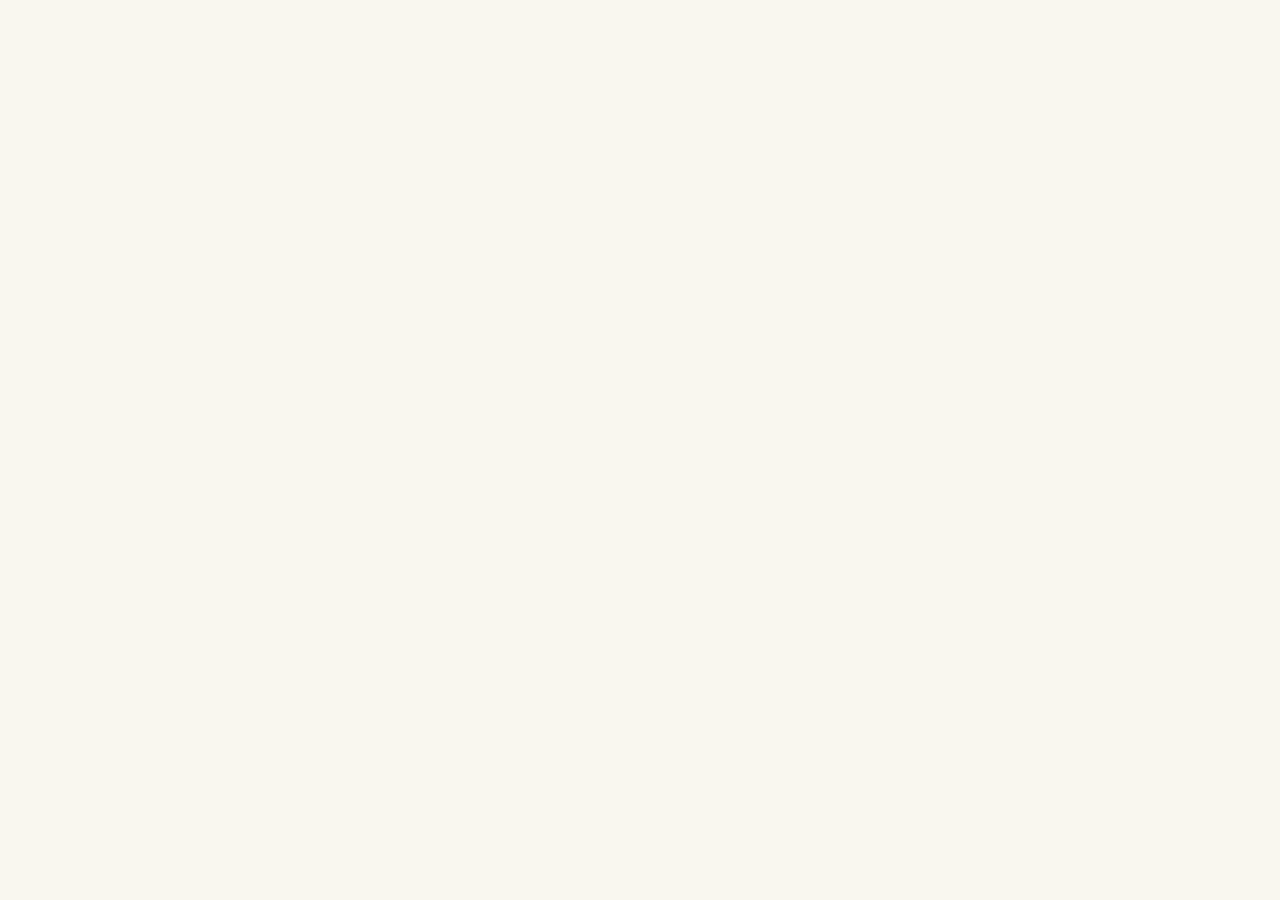
==== cells-classification/index.html @ eff6a73c "Add Year 7 landing hub and three interactive topics Restructure into a year-level hub linking to fou" ====
<!doctype html>
<html lang="en" data-theme="light" data-size="md" data-dyslexic="false">
<head>
  <meta charset="utf-8"/>
  <meta name="viewport" content="width=device-width, initial-scale=1"/>
  <title>Cells and Classification · Year 7 Science</title>
  <meta name="description" content="Cells, microscopes and grouping living things."/>
  <link rel="preconnect" href="https://fonts.googleapis.com">
  <link rel="preconnect" href="https://fonts.gstatic.com" crossorigin>
  <link href="https://fonts.googleapis.com/css2?family=DM+Sans:wght@400;500;600;700&family=Newsreader:opsz,wght@6..72,400;6..72,500;6..72,600&family=JetBrains+Mono:wght@400;500;600;700&family=Atkinson+Hyperlegible:wght@400;700&display=swap" rel="stylesheet">
  <link rel="stylesheet" href="../shared/kit.css"/>
</head>
<body>
  <div id="root"></div>
  <script src="https://unpkg.com/react@18.3.1/umd/react.production.min.js" crossorigin="anonymous"></script>
  <script src="https://unpkg.com/react-dom@18.3.1/umd/react-dom.production.min.js" crossorigin="anonymous"></script>
  <script src="https://unpkg.com/@babel/standalone@7.29.0/babel.min.js" crossorigin="anonymous"></script>
  <script type="text/babel" src="../shared/kit.jsx"></script>
  <script type="text/babel" src="content.jsx"></script>
</body>
</html>
---- shared/kit.css ----
/* ============================================================
   Junior Science — Shared Topic Framework
   Design system + components for all topic apps
   Apple-clean surfaces, Nintendo-playful motion + colour.
   UDL 3.0: themeable, resizable, dyslexia-friendly, dark mode.
   ============================================================ */

:root {
  /* Surfaces (warm paper) */
  --bg: oklch(0.975 0.01 95);
  --bg-2: oklch(0.945 0.014 95);
  --paper: oklch(0.995 0.004 95);
  --card: #ffffff;
  --border: oklch(0.90 0.014 95);
  --border-strong: oklch(0.82 0.02 95);

  /* Ink */
  --ink: oklch(0.24 0.03 255);
  --ink-2: oklch(0.42 0.03 255);
  --ink-muted: oklch(0.56 0.025 255);

  /* Full named palette (used by interactives + per-topic accents) */
  --orange: oklch(0.70 0.16 50);   --orange-deep: oklch(0.55 0.16 45);   --orange-soft: oklch(0.95 0.045 60);
  --amber:  oklch(0.80 0.14 80);   --amber-deep:  oklch(0.62 0.15 75);   --amber-soft:  oklch(0.96 0.05 85);
  --teal:   oklch(0.70 0.12 200);  --teal-deep:  oklch(0.50 0.13 210);   --teal-soft:  oklch(0.95 0.035 200);
  --blue:   oklch(0.62 0.16 250);  --blue-deep:  oklch(0.48 0.16 255);   --blue-soft:  oklch(0.95 0.04 250);
  --purple: oklch(0.62 0.16 295);  --purple-deep: oklch(0.47 0.17 295);  --purple-soft: oklch(0.95 0.04 295);
  --violet: oklch(0.60 0.18 300);  --violet-deep: oklch(0.46 0.18 300);  --violet-soft: oklch(0.95 0.04 300);
  --green:  oklch(0.70 0.14 150);  --green-deep:  oklch(0.50 0.14 150);  --green-soft:  oklch(0.95 0.045 150);
  --emerald: oklch(0.68 0.14 165); --emerald-deep: oklch(0.48 0.14 165); --emerald-soft: oklch(0.95 0.045 165);
  --pink:   oklch(0.68 0.17 350);  --pink-deep:  oklch(0.52 0.18 350);   --pink-soft:  oklch(0.95 0.045 350);
  --red:    oklch(0.62 0.20 25);   --red-deep:  oklch(0.50 0.20 25);     --red-soft:  oklch(0.95 0.05 25);
  --cyan:   oklch(0.74 0.11 215);  --cyan-deep:  oklch(0.52 0.12 220);   --cyan-soft:  oklch(0.95 0.035 215);
  --lime:   oklch(0.80 0.16 130);  --lime-deep:  oklch(0.58 0.16 130);   --lime-soft:  oklch(0.96 0.05 130);
  --slate:  oklch(0.55 0.03 255);  --slate-deep: oklch(0.40 0.03 255);   --slate-soft: oklch(0.94 0.01 255);

  /* Topic accent — overridden per app via [data-accent] */
  --accent: var(--blue);
  --accent-deep: var(--blue-deep);
  --accent-soft: var(--blue-soft);

  /* Typography */
  --font-display: "Newsreader", "Source Serif 4", Georgia, serif;
  --font-body: "DM Sans", "Helvetica Neue", Helvetica, sans-serif;
  --font-mono: "JetBrains Mono", "SF Mono", Menlo, monospace;
  --text-scale: 1;

  /* Radii */
  --r-sm: 8px; --r: 14px; --r-lg: 20px; --r-xl: 28px;

  /* Shadow */
  --shadow-1: 0 1px 0 oklch(0.85 0.015 95 / 0.4), 0 2px 6px oklch(0.3 0.03 255 / 0.06);
  --shadow-2: 0 1px 0 oklch(0.85 0.015 95 / 0.5), 0 8px 24px oklch(0.3 0.03 255 / 0.10);
  --shadow-3: 0 24px 60px oklch(0.3 0.03 255 / 0.18);
}

/* ---- Per-topic accent presets ---- */
[data-accent="orange"]  { --accent: var(--orange);  --accent-deep: var(--orange-deep);  --accent-soft: var(--orange-soft); }
[data-accent="amber"]   { --accent: var(--amber-deep); --accent-deep: var(--amber-deep); --accent-soft: var(--amber-soft); }
[data-accent="teal"]    { --accent: var(--teal);    --accent-deep: var(--teal-deep);    --accent-soft: var(--teal-soft); }
[data-accent="blue"]    { --accent: var(--blue);    --accent-deep: var(--blue-deep);    --accent-soft: var(--blue-soft); }
[data-accent="purple"]  { --accent: var(--purple);  --accent-deep: var(--purple-deep);  --accent-soft: var(--purple-soft); }
[data-accent="violet"]  { --accent: var(--violet);  --accent-deep: var(--violet-deep);  --accent-soft: var(--violet-soft); }
[data-accent="green"]   { --accent: var(--green);   --accent-deep: var(--green-deep);   --accent-soft: var(--green-soft); }
[data-accent="emerald"] { --accent: var(--emerald); --accent-deep: var(--emerald-deep); --accent-soft: var(--emerald-soft); }
[data-accent="pink"]    { --accent: var(--pink);    --accent-deep: var(--pink-deep);    --accent-soft: var(--pink-soft); }
[data-accent="red"]     { --accent: var(--red);     --accent-deep: var(--red-deep);     --accent-soft: var(--red-soft); }
[data-accent="cyan"]    { --accent: var(--cyan);    --accent-deep: var(--cyan-deep);    --accent-soft: var(--cyan-soft); }
[data-accent="lime"]    { --accent: var(--lime-deep); --accent-deep: var(--lime-deep);  --accent-soft: var(--lime-soft); }

.accent-orange  { --accent: var(--orange);  --accent-deep: var(--orange-deep);  --accent-soft: var(--orange-soft); }
.accent-amber   { --accent: var(--amber-deep); --accent-deep: var(--amber-deep); --accent-soft: var(--amber-soft); }
.accent-teal    { --accent: var(--teal);    --accent-deep: var(--teal-deep);    --accent-soft: var(--teal-soft); }
.accent-blue    { --accent: var(--blue);    --accent-deep: var(--blue-deep);    --accent-soft: var(--blue-soft); }
.accent-purple  { --accent: var(--purple);  --accent-deep: var(--purple-deep);  --accent-soft: var(--purple-soft); }
.accent-violet  { --accent: var(--violet);  --accent-deep: var(--violet-deep);  --accent-soft: var(--violet-soft); }
.accent-green   { --accent: var(--green);   --accent-deep: var(--green-deep);   --accent-soft: var(--green-soft); }
.accent-emerald { --accent: var(--emerald); --accent-deep: var(--emerald-deep); --accent-soft: var(--emerald-soft); }
.accent-pink    { --accent: var(--pink);    --accent-deep: var(--pink-deep);    --accent-soft: var(--pink-soft); }
.accent-red     { --accent: var(--red);     --accent-deep: var(--red-deep);     --accent-soft: var(--red-soft); }
.accent-cyan    { --accent: var(--cyan);    --accent-deep: var(--cyan-deep);    --accent-soft: var(--cyan-soft); }
.accent-lime    { --accent: var(--lime-deep); --accent-deep: var(--lime-deep);  --accent-soft: var(--lime-soft); }
.accent-slate   { --accent: var(--slate);   --accent-deep: var(--slate-deep);   --accent-soft: var(--slate-soft); }

/* ---- Dark mode ---- */
[data-theme="dark"] {
  --bg: oklch(0.20 0.02 260);
  --bg-2: oklch(0.25 0.02 260);
  --paper: oklch(0.27 0.022 260);
  --card: oklch(0.29 0.022 260);
  --border: oklch(0.36 0.02 260);
  --border-strong: oklch(0.46 0.025 260);
  --ink: oklch(0.94 0.01 260);
  --ink-2: oklch(0.82 0.015 260);
  --ink-muted: oklch(0.66 0.02 260);
  --shadow-1: 0 1px 0 oklch(0 0 0 / 0.3), 0 2px 6px oklch(0 0 0 / 0.3);
  --shadow-2: 0 1px 0 oklch(0 0 0 / 0.3), 0 8px 24px oklch(0 0 0 / 0.4);
  --shadow-3: 0 24px 60px oklch(0 0 0 / 0.55);
}

/* ---- Text size (UDL) ---- */
[data-size="sm"] { --text-scale: 0.92; }
[data-size="md"] { --text-scale: 1; }
[data-size="lg"] { --text-scale: 1.14; }
[data-size="xl"] { --text-scale: 1.28; }

/* ---- Dyslexia-friendly font (UDL) ---- */
[data-dyslexic="true"] {
  --font-body: "Atkinson Hyperlegible", "Verdana", system-ui, sans-serif;
  --font-display: "Atkinson Hyperlegible", "Verdana", system-ui, sans-serif;
}

/* ============================================================ Base */
* { box-sizing: border-box; }
html, body {
  margin: 0; padding: 0;
  background: var(--bg); color: var(--ink);
  font-family: var(--font-body);
  font-size: calc(16px * var(--text-scale));
  line-height: 1.6;
  -webkit-font-smoothing: antialiased;
  text-rendering: optimizeLegibility;
}
h1,h2,h3,h4 { font-family: var(--font-display); font-weight: 500; line-height: 1.18; letter-spacing: -0.01em; margin: 0; }
h1 { font-size: 2.5em; } h2 { font-size: 1.9em; } h3 { font-size: 1.35em; }
h4 { font-size: 1.08em; font-family: var(--font-body); font-weight: 700; letter-spacing: 0; }
p { margin: 0 0 0.85em; max-width: 72ch; text-wrap: pretty; }
a { color: var(--accent-deep); }
button { font-family: inherit; font-size: inherit; cursor: pointer; }
code, .mono { font-family: var(--font-mono); }
.formula { font-family: var(--font-mono); font-weight: 600; }
.formula sub, sub.f { font-size: 0.7em; }
img { max-width: 100%; }
::selection { background: var(--accent-soft); color: var(--ink); }
:focus-visible { outline: 2.5px solid var(--accent); outline-offset: 2px; border-radius: 4px; }

/* ============================================================ App shell (topbar layout) */
.app { min-height: 100vh; display: flex; flex-direction: column; }

.topbar {
  position: sticky; top: 0; z-index: 40;
  display: flex; align-items: center; gap: 16px;
  padding: 10px 22px;
  background: oklch(from var(--bg) l c h / 0.82);
  backdrop-filter: saturate(1.6) blur(14px);
  -webkit-backdrop-filter: saturate(1.6) blur(14px);
  border-bottom: 1px solid var(--border);
}
.brand { display: flex; align-items: center; gap: 11px; }
.brand-mark {
  width: 38px; height: 38px; border-radius: 11px; border: none;
  display: flex; align-items: center; justify-content: center; color: white;
  background: radial-gradient(circle at 30% 28%, var(--accent), var(--accent-deep));
  box-shadow: var(--shadow-1), inset 0 1px 0 oklch(1 0 0 / 0.35);
  flex-shrink: 0; transition: transform 140ms cubic-bezier(.34,1.56,.5,1);
}
.brand-mark:hover { transform: rotate(-6deg) scale(1.06); }
.brand-title { font-family: var(--font-display); font-size: 1.12rem; line-height: 1.05; }
.brand-sub { font-size: 0.68rem; color: var(--ink-muted); letter-spacing: 0.06em; text-transform: uppercase; }

.tabs { display: flex; gap: 4px; align-items: center; flex: 1; overflow-x: auto; scrollbar-width: none; }
.tabs::-webkit-scrollbar { display: none; }
.tab {
  display: flex; align-items: center; gap: 7px;
  padding: 7px 13px; border-radius: 999px; border: 1px solid transparent;
  background: transparent; color: var(--ink-2); white-space: nowrap;
  font-size: 0.86rem; font-weight: 500; transition: all 120ms;
}
.tab:hover { background: var(--bg-2); color: var(--ink); }
.tab.active { background: var(--paper); color: var(--ink); box-shadow: var(--shadow-1); border-color: var(--border); font-weight: 600; }
.tab .tab-id { font-family: var(--font-mono); font-size: 0.72rem; opacity: 0.7; }
.tab.active .tab-id { color: var(--accent-deep); opacity: 1; }
.tab .tab-progress { font-size: 0.68rem; font-variant-numeric: tabular-nums; color: var(--ink-muted); background: var(--bg-2); padding: 1px 6px; border-radius: 6px; }

.topbar-actions { display: flex; align-items: center; gap: 8px; position: relative; }
.icon-btn {
  width: 38px; height: 38px; border-radius: 10px; border: 1px solid var(--border);
  background: var(--paper); color: var(--ink-2);
  display: flex; align-items: center; justify-content: center; transition: all 120ms;
}
.icon-btn:hover { color: var(--ink); box-shadow: var(--shadow-1); transform: translateY(-1px); }

.progress-chip { display: flex; align-items: center; gap: 7px; padding: 4px 10px 4px 5px; border-radius: 999px; background: var(--paper); border: 1px solid var(--border); }
.progress-ring { display: flex; }
.progress-text { font-size: 0.78rem; font-weight: 600; font-variant-numeric: tabular-nums; color: var(--ink-2); }

/* Settings popover */
.settings-pop {
  position: absolute; top: calc(100% + 10px); right: 0; z-index: 60;
  background: var(--paper); border: 1px solid var(--border); border-radius: var(--r-lg);
  box-shadow: var(--shadow-3); padding: 14px; width: 290px;
  display: flex; flex-direction: column; gap: 12px;
}
.settings-row { display: flex; align-items: center; justify-content: space-between; gap: 10px; }
.settings-row > label { font-size: 0.86rem; color: var(--ink-2); font-weight: 500; }
.seg { display: flex; gap: 2px; background: var(--bg-2); padding: 3px; border-radius: 999px; }
.seg button { border: none; background: transparent; color: var(--ink-2); padding: 5px 11px; border-radius: 999px; font-size: 0.82rem; font-weight: 600; }
.seg button.on { background: var(--paper); color: var(--ink); box-shadow: var(--shadow-1); }
.ghost-btn { border: 1px solid var(--border); background: var(--paper); color: var(--ink-2); padding: 6px 12px; border-radius: 9px; font-weight: 600; font-size: 0.82rem; }
.ghost-btn:hover { color: var(--ink); }
.danger-btn { border: 1px solid var(--red-soft); background: var(--red-soft); color: var(--red-deep); padding: 6px 12px; border-radius: 9px; font-weight: 600; font-size: 0.82rem; }

/* Mobile menu */
.mobile-only { display: none; }
.mobile-drawer { position: fixed; inset: 0; z-index: 70; background: oklch(0 0 0 / 0.4); display: flex; justify-content: flex-end; }
.mobile-drawer-inner { width: min(320px, 84vw); background: var(--bg); height: 100%; padding: 18px; display: flex; flex-direction: column; gap: 6px; overflow-y: auto; box-shadow: var(--shadow-3); }
.mobile-tab { display: flex; align-items: center; gap: 10px; padding: 12px 14px; border-radius: 12px; border: 1px solid var(--border); background: var(--paper); color: var(--ink-2); text-align: left; font-weight: 600; }
.mobile-tab.active { border-color: var(--accent); color: var(--ink); }
.mobile-tab .tab-id { font-family: var(--font-mono); font-size: 0.78rem; color: var(--accent-deep); }
.mobile-tab .tab-label { flex: 1; }

/* ============================================================ Main / content */
.main-scroll { flex: 1; }
.content-wrap { max-width: 1000px; margin: 0 auto; padding: 28px 24px 80px; }

/* ============================================================ Topic header */
.topic-head {
  position: relative; overflow: hidden;
  background: linear-gradient(135deg, var(--accent-soft) 0%, oklch(from var(--accent-soft) calc(l + 0.02) calc(c * 0.5) calc(h + 40)) 100%);
  border: 1px solid var(--border); border-radius: var(--r-xl);
  padding: 32px 36px; margin-bottom: 28px;
}
.topic-head::after { content: ""; position: absolute; right: -50px; top: -60px; width: 220px; height: 220px; border-radius: 50%; background: radial-gradient(circle, oklch(from var(--accent) l c h / 0.22), transparent 70%); }
.topic-head .eyebrow { font-size: 0.74rem; letter-spacing: 0.16em; text-transform: uppercase; color: var(--accent-deep); font-weight: 700; }
.topic-head h1 { margin: 6px 0 10px; max-width: 20ch; position: relative; }
.topic-head .lead { font-size: 1.12rem; color: var(--ink-2); max-width: 60ch; position: relative; }

/* ============================================================ Dot points (lesson sections) */
.dot-point { background: var(--paper); border: 1px solid var(--border); border-radius: var(--r-lg); padding: 26px 30px; margin-bottom: 22px; box-shadow: var(--shadow-1); scroll-margin-top: 84px; }
.dp-header { display: flex; align-items: flex-start; gap: 14px; padding-bottom: 14px; margin-bottom: 16px; border-bottom: 1px solid var(--border); }
.dp-id { font-family: var(--font-mono); font-size: 0.82rem; font-weight: 600; color: var(--accent-deep); background: var(--accent-soft); padding: 4px 9px; border-radius: 8px; flex-shrink: 0; margin-top: 4px; }
.dp-title { flex: 1; font-size: 1.3rem; }
.dp-check { width: 30px; height: 30px; border-radius: 50%; border: 2px solid var(--border-strong); background: var(--paper); color: white; display: flex; align-items: center; justify-content: center; flex-shrink: 0; transition: all 140ms cubic-bezier(.34,1.56,.5,1); }
.dp-check:hover { border-color: var(--accent); transform: scale(1.08); }
.dp-check.done { background: var(--green); border-color: var(--green-deep); }
.dp-body > *:last-child { margin-bottom: 0; }

/* ============================================================ Callouts */
.callout { background: var(--bg-2); border-left: 4px solid var(--ink); border-radius: 0 var(--r) var(--r) 0; padding: 14px 18px; margin: 16px 0; }
.callout h4 { margin: 0 0 4px; }
.callout.tip { border-left-color: var(--teal-deep); background: var(--teal-soft); }
.callout.warn { border-left-color: var(--orange-deep); background: var(--orange-soft); }
.callout.fact { border-left-color: var(--purple-deep); background: var(--purple-soft); }
.callout.key { border-left-color: var(--accent-deep); background: var(--accent-soft); }
.callout.success { border-left-color: var(--green-deep); background: var(--green-soft); }
[data-theme="dark"] .callout { background: oklch(from var(--bg-2) calc(l + 0.03) c h); }

/* ============================================================ Glossary terms */
.term { border-bottom: 1.5px dotted var(--accent-deep); cursor: help; position: relative; color: inherit; }
.term:hover { color: var(--accent-deep); }
.term-pop { position: absolute; bottom: calc(100% + 8px); left: 50%; transform: translateX(-50%); background: var(--ink); color: var(--paper); padding: 10px 14px; border-radius: 10px; font-size: 0.82rem; min-width: 200px; max-width: 280px; z-index: 50; line-height: 1.45; box-shadow: var(--shadow-2); pointer-events: none; opacity: 0; transition: opacity 100ms; font-family: var(--font-body); font-weight: 400; }
.term-pop::after { content: ""; position: absolute; top: 100%; left: 50%; transform: translateX(-50%); border: 5px solid transparent; border-top-color: var(--ink); }
.term:hover .term-pop, .term:focus .term-pop { opacity: 1; }

/* ============================================================ Tables */
.data-table, .dp-body table { width: 100%; border-collapse: collapse; margin: 16px 0; font-size: 0.93rem; }
.dp-body th, .dp-body td, .data-table th, .data-table td { padding: 10px 14px; text-align: left; border-bottom: 1px solid var(--border); }
.dp-body th, .data-table th { background: var(--bg-2); font-weight: 600; }
.dp-body tbody tr:hover td { background: var(--bg-2); }

/* ============================================================ Figures */
.figure { margin: 18px 0; text-align: center; }
.figure img { border-radius: var(--r); border: 1px solid var(--border); box-shadow: var(--shadow-1); }
.figure-caption { font-size: 0.84rem; color: var(--ink-muted); margin-top: 8px; text-align: center; }

/* ============================================================ Chips / pills / buttons */
.chip { display: inline-flex; align-items: center; gap: 6px; padding: 4px 11px; border-radius: 999px; background: var(--bg-2); color: var(--ink-2); font-size: 0.78rem; font-weight: 600; }
.chip.ok { background: var(--green-soft); color: var(--green-deep); }
.chip.info { background: var(--teal-soft); color: var(--teal-deep); }
.chip.warn { background: var(--orange-soft); color: var(--orange-deep); }
.chip.accent { background: var(--accent-soft); color: var(--accent-deep); }

.btn { display: inline-flex; align-items: center; gap: 8px; padding: 10px 18px; border-radius: 999px; border: 1px solid var(--border); background: var(--paper); color: var(--ink); font-weight: 600; font-size: 0.92rem; transition: transform 100ms, box-shadow 120ms; text-decoration: none; }
.btn:hover { box-shadow: var(--shadow-2); transform: translateY(-1px); }
.btn-primary { background: var(--ink); color: var(--bg); border-color: var(--ink); }
.btn-accent { background: var(--accent); color: white; border-color: var(--accent-deep); }
.btn-accent:hover { background: var(--accent-deep); }
.btn-ghost { background: transparent; border-color: transparent; }
.btn-ghost:hover { background: var(--bg-2); box-shadow: none; transform: none; }
.btn-sm { padding: 6px 13px; font-size: 0.82rem; }
.btn:disabled { opacity: 0.45; cursor: not-allowed; }

.card { background: var(--paper); border: 1px solid var(--border); border-radius: var(--r); padding: 18px; }

/* ============================================================ Interactive surface */
.interactive { position: relative; background: linear-gradient(180deg, var(--bg-2) 0%, var(--paper) 100%); border: 1px solid var(--border-strong); border-radius: var(--r-lg); padding: 22px; margin: 20px 0; }
.interactive-label { display: inline-flex; align-items: center; gap: 6px; font-size: 0.64rem; letter-spacing: 0.14em; text-transform: uppercase; font-weight: 700; color: white; background: var(--accent-deep); padding: 3px 10px; border-radius: 999px; margin-bottom: 4px; }
.interactive-label::before { content: ""; width: 6px; height: 6px; border-radius: 50%; background: white; box-shadow: 0 0 0 2px oklch(1 0 0 / 0.35); }
.interactive-title { font-family: var(--font-display); font-size: 1.2rem; margin: 6px 0 2px; }
.interactive-sub { font-size: 0.9rem; color: var(--ink-muted); margin-bottom: 14px; }

/* Controls */
.ctrl-row { display: flex; flex-wrap: wrap; gap: 14px; align-items: center; margin: 10px 0; }
.ctrl { display: flex; flex-direction: column; gap: 4px; min-width: 140px; }
.ctrl label { font-size: 0.78rem; font-weight: 600; color: var(--ink-2); display: flex; justify-content: space-between; gap: 8px; }
.ctrl label .val { font-family: var(--font-mono); color: var(--accent-deep); }
input[type="range"] { -webkit-appearance: none; appearance: none; width: 100%; height: 6px; border-radius: 999px; background: var(--bg-2); outline: none; }
input[type="range"]::-webkit-slider-thumb { -webkit-appearance: none; width: 20px; height: 20px; border-radius: 50%; background: var(--accent); border: 3px solid var(--paper); box-shadow: var(--shadow-1); cursor: pointer; transition: transform 100ms; }
input[type="range"]::-webkit-slider-thumb:hover { transform: scale(1.15); }
input[type="range"]::-moz-range-thumb { width: 20px; height: 20px; border-radius: 50%; background: var(--accent); border: 3px solid var(--paper); cursor: pointer; }
select, input[type="number"], input[type="text"] { font-family: inherit; font-size: 0.9rem; padding: 8px 12px; border-radius: 9px; border: 1px solid var(--border-strong); background: var(--paper); color: var(--ink); }

.seg-toggle { display: inline-flex; gap: 3px; background: var(--bg-2); padding: 3px; border-radius: 11px; flex-wrap: wrap; }
.seg-toggle button { border: none; background: transparent; color: var(--ink-2); padding: 7px 13px; border-radius: 9px; font-weight: 600; font-size: 0.85rem; }
.seg-toggle button.on { background: var(--paper); color: var(--accent-deep); box-shadow: var(--shadow-1); }

.stat-readout { display: flex; gap: 18px; flex-wrap: wrap; margin: 12px 0; }
.stat { background: var(--paper); border: 1px solid var(--border); border-radius: var(--r); padding: 12px 16px; min-width: 90px; }
.stat .stat-val { font-family: var(--font-mono); font-size: 1.5rem; font-weight: 700; color: var(--accent-deep); line-height: 1; }
.stat .stat-label { font-size: 0.72rem; color: var(--ink-muted); text-transform: uppercase; letter-spacing: 0.06em; margin-top: 5px; }

/* ============================================================ Quiz */
.quiz-card { margin: 16px 0; padding: 18px; border: 1px solid var(--border); border-radius: var(--r); background: var(--paper); }
.quiz-q { display: flex; gap: 10px; font-weight: 600; margin-bottom: 12px; }
.quiz-q-num { font-family: var(--font-mono); font-size: 0.8rem; color: white; background: var(--accent-deep); width: 24px; height: 24px; border-radius: 50%; display: flex; align-items: center; justify-content: center; flex-shrink: 0; }
.quiz-options { display: flex; flex-direction: column; gap: 8px; }
.quiz-opt { display: flex; align-items: center; gap: 10px; text-align: left; padding: 12px 14px; border-radius: 11px; background: var(--paper); border: 1.5px solid var(--border); color: var(--ink); font-size: 0.94rem; transition: all 100ms; }
.quiz-opt:hover:not(:disabled) { border-color: var(--accent); transform: translateX(2px); }
.quiz-opt.correct { border-color: var(--green-deep); background: var(--green-soft); color: var(--green-deep); }
.quiz-opt.wrong { border-color: var(--red); background: var(--red-soft); color: var(--red-deep); }
.quiz-feedback { margin-top: 12px; padding: 12px 14px; border-radius: 11px; background: var(--bg-2); font-size: 0.9rem; }
.response-box { width: 100%; min-height: 90px; resize: vertical; font-family: inherit; font-size: 0.94rem; padding: 12px 14px; border-radius: 11px; border: 1.5px solid var(--border-strong); background: var(--paper); color: var(--ink); margin: 6px 0; }
.reveal-btn { border: 1px solid var(--border); background: var(--bg-2); color: var(--ink-2); padding: 7px 14px; border-radius: 9px; font-weight: 600; font-size: 0.84rem; }
.reveal-btn:hover { color: var(--ink); }
.model-answer { margin-top: 10px; padding: 12px 14px; border-radius: 11px; background: var(--accent-soft); border-left: 4px solid var(--accent-deep); font-size: 0.9rem; }

/* ============================================================ Drag + drop / sortable */
.drop-zone { border: 2px dashed var(--border-strong); border-radius: var(--r); padding: 16px; min-height: 80px; background: var(--bg-2); transition: all 100ms; }
.drop-zone.over { border-color: var(--accent); background: var(--accent-soft); }
.drag-chip { display: inline-flex; align-items: center; gap: 6px; padding: 8px 14px; border-radius: 999px; background: var(--paper); border: 1.5px solid var(--border-strong); cursor: grab; font-weight: 600; font-size: 0.9rem; user-select: none; }
.drag-chip:active { cursor: grabbing; }
.drag-chip.placed { opacity: 0.4; }

/* ============================================================ Timeline */
.timeline { display: grid; gap: 14px; margin: 18px 0; }
.tl-step { display: flex; gap: 14px; align-items: flex-start; }
.tl-marker { width: 14px; height: 14px; border-radius: 50%; background: var(--accent); border: 3px solid var(--paper); box-shadow: 0 0 0 1.5px var(--accent-deep); flex-shrink: 0; margin-top: 5px; }
.tl-body { flex: 1; }
.tl-year { font-family: var(--font-mono); font-size: 0.82rem; color: var(--accent-deep); font-weight: 600; }

/* ============================================================ Reveal / flip */
.reveal-blur { filter: blur(7px); user-select: none; transition: filter 200ms; cursor: pointer; }
.reveal-blur.shown { filter: none; }
.progressbar { height: 7px; background: var(--bg-2); border-radius: 99px; overflow: hidden; }
.progressbar > div { height: 100%; background: var(--green); transition: width 240ms; }

/* ============================================================ Tabs (inside content) */
.itabs { display: flex; gap: 4px; border-bottom: 1px solid var(--border); margin-bottom: 14px; flex-wrap: wrap; }
.itab { padding: 8px 14px; border: none; background: transparent; cursor: pointer; color: var(--ink-2); border-bottom: 2px solid transparent; font-weight: 600; font-size: 0.9rem; margin-bottom: -1px; }
.itab.active { color: var(--accent-deep); border-bottom-color: var(--accent); }

/* ============================================================ Question group */
.q-group { margin-top: 22px; }
.q-group-title { display: flex; align-items: center; gap: 10px; margin-bottom: 12px; }
.q-group-title .kicker { font-family: var(--font-mono); font-size: 0.7rem; letter-spacing: 0.08em; text-transform: uppercase; color: var(--ink-muted); font-weight: 600; }

/* ============================================================ Sub-nav (dot point jump) */
.sub-nav { display: flex; gap: 6px; flex-wrap: wrap; position: sticky; top: 64px; z-index: 30; padding: 10px 0; background: oklch(from var(--bg) l c h / 0.9); backdrop-filter: blur(8px); margin-bottom: 8px; }
.sub-nav-btn { font-family: var(--font-mono); font-size: 0.78rem; padding: 5px 10px; border-radius: 8px; border: 1px solid var(--border); background: var(--paper); color: var(--ink-2); font-weight: 600; }
.sub-nav-btn:hover { color: var(--ink); border-color: var(--accent); }
.sub-nav-btn.active { background: var(--accent-soft); color: var(--accent-deep); border-color: var(--accent); }
.sub-nav-btn.done { color: var(--green-deep); }

/* ============================================================ Topic prev/next nav */
.topic-nav { display: flex; justify-content: space-between; gap: 14px; margin-top: 26px; }
.topic-nav-btn { display: flex; flex-direction: column; gap: 2px; padding: 14px 20px; border-radius: var(--r); border: 1px solid var(--border); background: var(--paper); color: var(--ink); text-align: left; min-width: 0; transition: all 120ms; }
.topic-nav-btn:hover { box-shadow: var(--shadow-2); transform: translateY(-1px); }
.topic-nav-btn.next { text-align: right; align-items: flex-end; }
.topic-nav-dir { font-size: 0.74rem; color: var(--ink-muted); font-weight: 600; }
.topic-nav-id { font-family: var(--font-mono); font-size: 0.8rem; color: var(--accent-deep); }
.topic-nav-label { font-weight: 600; }

/* ============================================================ Glossary modal */
.modal-scrim { position: fixed; inset: 0; z-index: 80; background: oklch(0 0 0 / 0.45); display: flex; align-items: center; justify-content: center; padding: 20px; }
.modal { background: var(--bg); border: 1px solid var(--border); border-radius: var(--r-lg); width: min(560px, 100%); max-height: 80vh; display: flex; flex-direction: column; box-shadow: var(--shadow-3); overflow: hidden; }
.modal-header { display: flex; align-items: center; justify-content: space-between; padding: 18px 20px; border-bottom: 1px solid var(--border); }
.gloss-search { margin: 14px 20px; padding: 10px 14px; border-radius: 11px; border: 1.5px solid var(--border-strong); background: var(--paper); color: var(--ink); font-size: 0.94rem; }
.gloss-list { overflow-y: auto; padding: 0 20px 20px; }
.gloss-entry { padding: 12px 0; border-bottom: 1px solid var(--border); }
.gloss-entry dt { font-weight: 700; color: var(--accent-deep); }
.gloss-entry dd { margin: 4px 0 0; color: var(--ink-2); font-size: 0.92rem; }

/* ============================================================ Footer */
.site-footer { margin-top: 40px; padding-top: 22px; border-top: 1px solid var(--border); font-size: 0.82rem; color: var(--ink-muted); display: flex; flex-direction: column; gap: 6px; }

/* ============================================================ Utility */
.row { display: flex; gap: 12px; flex-wrap: wrap; }
.col { display: flex; flex-direction: column; gap: 12px; }
.grid-2 { display: grid; grid-template-columns: repeat(2, 1fr); gap: 14px; }
.grid-3 { display: grid; grid-template-columns: repeat(3, 1fr); gap: 14px; }
.between { display: flex; justify-content: space-between; align-items: center; gap: 12px; }
.center { display: flex; justify-content: center; align-items: center; }
.muted { color: var(--ink-muted); }
.hidden { display: none !important; }
.spacer { flex: 1; }
.pop-in { animation: popIn 240ms cubic-bezier(.34,1.56,.5,1); }
@keyframes popIn { from { transform: scale(0.9); opacity: 0; } to { transform: scale(1); opacity: 1; } }
.fade-in { animation: fadeIn 200ms ease; }
@keyframes fadeIn { from { opacity: 0; transform: translateY(6px); } to { opacity: 1; transform: none; } }

/* ============================================================ Print (UDL: action/expression) */
@media print {
  .topbar, .sub-nav, .topic-nav, .settings-pop, .icon-btn, .mobile-drawer { display: none !important; }
  .dot-point, .interactive, .quiz-card { break-inside: avoid; box-shadow: none; border-color: #ccc; }
  body { background: white; }
}
@media (prefers-reduced-motion: reduce) {
  * { animation-duration: 0.001ms !important; transition-duration: 0.001ms !important; }
}

/* ============================================================ Responsive */
@media (max-width: 760px) {
  .tabs { display: none; }
  .mobile-only { display: flex; }
  .grid-2, .grid-3 { grid-template-columns: 1fr; }
  .content-wrap { padding: 18px 14px 60px; }
  .topic-head { padding: 24px 20px; }
  .dot-point { padding: 20px 18px; }
}
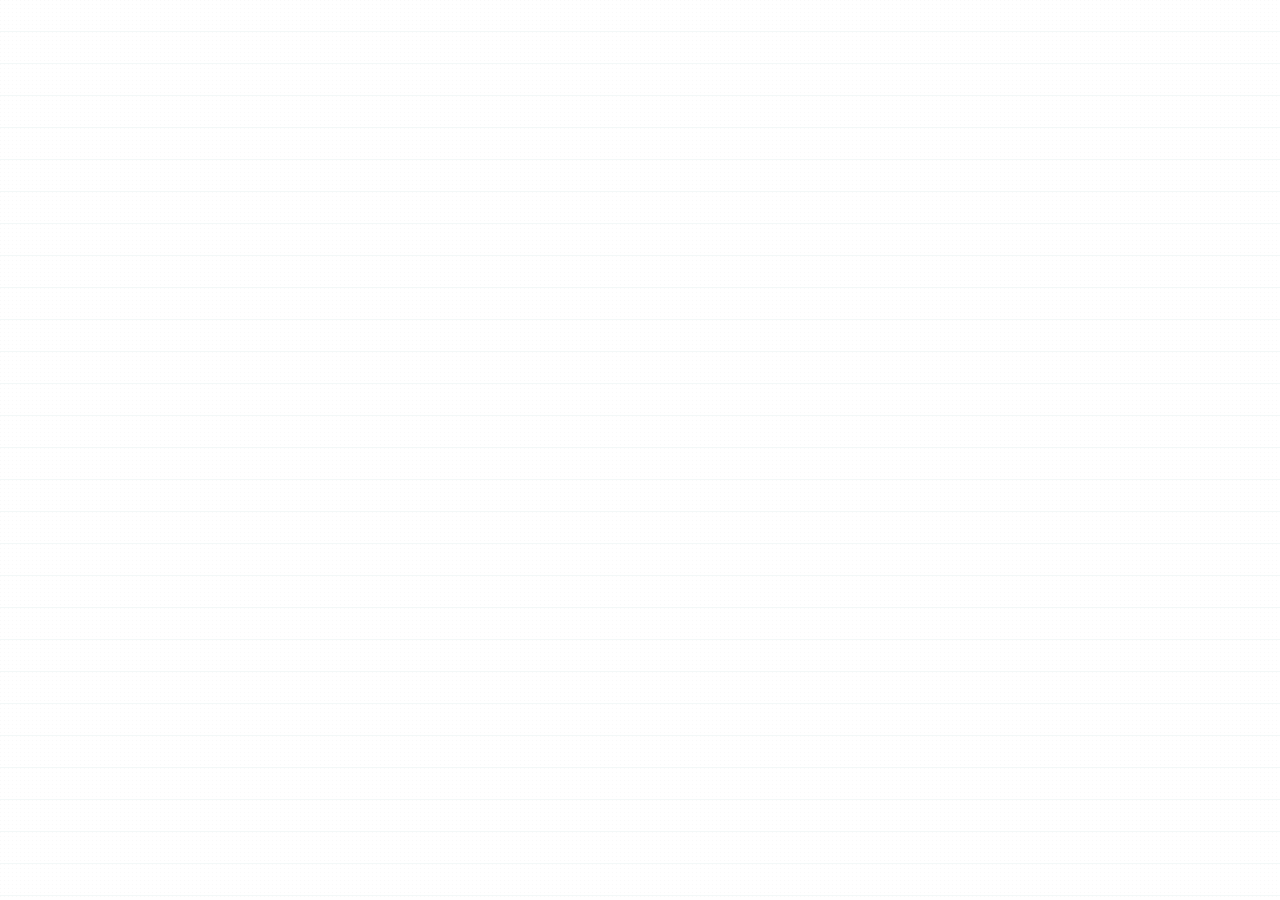
==== commit 1445e8a0: "Restyle to notebook aesthetic, add interactives + topic images - Restyle shared kit.css/kit.jsx/hub." ====
--- a/cells-classification/index.html
+++ b/cells-classification/index.html
@@ -7,7 +7,7 @@
   <meta name="description" content="Cells, microscopes and grouping living things."/>
   <link rel="preconnect" href="https://fonts.googleapis.com">
   <link rel="preconnect" href="https://fonts.gstatic.com" crossorigin>
-  <link href="https://fonts.googleapis.com/css2?family=DM+Sans:wght@400;500;600;700&family=Newsreader:opsz,wght@6..72,400;6..72,500;6..72,600&family=JetBrains+Mono:wght@400;500;600;700&family=Atkinson+Hyperlegible:wght@400;700&display=swap" rel="stylesheet">
+  <link href="https://fonts.googleapis.com/css2?family=Fraunces:ital,opsz,wght@0,9..144,400;0,9..144,600;0,9..144,700;0,9..144,900;1,9..144,400;1,9..144,700&family=Inter:wght@400;500;600;700&family=Caveat:wght@400;500;600;700&family=JetBrains+Mono:wght@400;500;600;700&family=Atkinson+Hyperlegible:wght@400;700&display=swap" rel="stylesheet">
   <link rel="stylesheet" href="../shared/kit.css"/>
 </head>
 <body>
--- a/shared/kit.css
+++ b/shared/kit.css
@@ -1,62 +1,77 @@
 /* ============================================================
-   Junior Science — Shared Topic Framework
+   Junior Science -- Shared Topic Framework
    Design system + components for all topic apps
-   Apple-clean surfaces, Nintendo-playful motion + colour.
+   Playful lab notebook aesthetic: Fraunces/Inter/Caveat,
+   paper textures, sketch cards, hard offset shadows.
    UDL 3.0: themeable, resizable, dyslexia-friendly, dark mode.
    ============================================================ */
 
 :root {
   /* Surfaces (warm paper) */
-  --bg: oklch(0.975 0.01 95);
-  --bg-2: oklch(0.945 0.014 95);
-  --paper: oklch(0.995 0.004 95);
-  --card: #ffffff;
-  --border: oklch(0.90 0.014 95);
-  --border-strong: oklch(0.82 0.02 95);
+  --bg:            #ffffff;
+  --bg-2:          #f3ece0;
+  --paper:         #f7f1e3;
+  --card:          #f7f1e3;
+  --border:        #e3d9bf;
+  --border-strong: #1b1a17;
 
   /* Ink */
-  --ink: oklch(0.24 0.03 255);
-  --ink-2: oklch(0.42 0.03 255);
-  --ink-muted: oklch(0.56 0.025 255);
-
-  /* Full named palette (used by interactives + per-topic accents) */
-  --orange: oklch(0.70 0.16 50);   --orange-deep: oklch(0.55 0.16 45);   --orange-soft: oklch(0.95 0.045 60);
-  --amber:  oklch(0.80 0.14 80);   --amber-deep:  oklch(0.62 0.15 75);   --amber-soft:  oklch(0.96 0.05 85);
-  --teal:   oklch(0.70 0.12 200);  --teal-deep:  oklch(0.50 0.13 210);   --teal-soft:  oklch(0.95 0.035 200);
-  --blue:   oklch(0.62 0.16 250);  --blue-deep:  oklch(0.48 0.16 255);   --blue-soft:  oklch(0.95 0.04 250);
-  --purple: oklch(0.62 0.16 295);  --purple-deep: oklch(0.47 0.17 295);  --purple-soft: oklch(0.95 0.04 295);
-  --violet: oklch(0.60 0.18 300);  --violet-deep: oklch(0.46 0.18 300);  --violet-soft: oklch(0.95 0.04 300);
-  --green:  oklch(0.70 0.14 150);  --green-deep:  oklch(0.50 0.14 150);  --green-soft:  oklch(0.95 0.045 150);
-  --emerald: oklch(0.68 0.14 165); --emerald-deep: oklch(0.48 0.14 165); --emerald-soft: oklch(0.95 0.045 165);
-  --pink:   oklch(0.68 0.17 350);  --pink-deep:  oklch(0.52 0.18 350);   --pink-soft:  oklch(0.95 0.045 350);
-  --red:    oklch(0.62 0.20 25);   --red-deep:  oklch(0.50 0.20 25);     --red-soft:  oklch(0.95 0.05 25);
-  --cyan:   oklch(0.74 0.11 215);  --cyan-deep:  oklch(0.52 0.12 220);   --cyan-soft:  oklch(0.95 0.035 215);
-  --lime:   oklch(0.80 0.16 130);  --lime-deep:  oklch(0.58 0.16 130);   --lime-soft:  oklch(0.96 0.05 130);
-  --slate:  oklch(0.55 0.03 255);  --slate-deep: oklch(0.40 0.03 255);   --slate-soft: oklch(0.94 0.01 255);
-
-  /* Topic accent — overridden per app via [data-accent] */
-  --accent: var(--blue);
+  --ink:           #1b1a17;
+  --ink-2:         #3a3833;
+  --ink-muted:     #6b6a64;
+
+  /* Named palette -- mapped to notebook accent families
+     orange  -> coral family
+     amber   -> mustard family
+     teal    -> teal family
+     blue    -> sky family
+     purple  -> plum family
+     violet  -> plum (deep/shifted)
+     green   -> green family
+     emerald -> green (shifted)
+     pink    -> coral (light)
+     red     -> warn family
+     cyan    -> teal (lighter)
+     lime    -> green (lighter)
+     slate   -> ink/muted family */
+  --orange:       #ef6b4b;  --orange-deep:  #c4471c;  --orange-soft:  #fce0d8;
+  --amber:        #d99e1e;  --amber-deep:   #a8780f;  --amber-soft:   #f7ecd0;
+  --teal:         #0f766e;  --teal-deep:    #0a574f;  --teal-soft:    #d9ebe8;
+  --blue:         #4b7bc9;  --blue-deep:    #34589c;  --blue-soft:    #e0e8f5;
+  --purple:       #7a3a9b;  --purple-deep:  #5d2a78;  --purple-soft:  #ece0f2;
+  --violet:       #7a3a9b;  --violet-deep:  #5d2a78;  --violet-soft:  #ece0f2;
+  --green:        #3f8a4a;  --green-deep:   #2e6837;  --green-soft:   #e0efe2;
+  --emerald:      #3f8a4a;  --emerald-deep: #2e6837;  --emerald-soft: #e0efe2;
+  --pink:         #ef6b4b;  --pink-deep:    #c4471c;  --pink-soft:    #fce0d8;
+  --red:          #c4471c;  --red-deep:     #943310;  --red-soft:     #fce0d8;
+  --cyan:         #0f766e;  --cyan-deep:    #0a574f;  --cyan-soft:    #d9ebe8;
+  --lime:         #3f8a4a;  --lime-deep:    #2e6837;  --lime-soft:    #e0efe2;
+  --slate:        #6b6a64;  --slate-deep:   #3a3833;  --slate-soft:   #ede4cc;
+
+  /* Topic accent -- overridden per app via [data-accent] */
+  --accent:      var(--blue);
   --accent-deep: var(--blue-deep);
   --accent-soft: var(--blue-soft);
 
   /* Typography */
-  --font-display: "Newsreader", "Source Serif 4", Georgia, serif;
-  --font-body: "DM Sans", "Helvetica Neue", Helvetica, sans-serif;
-  --font-mono: "JetBrains Mono", "SF Mono", Menlo, monospace;
+  --font-display: 'Fraunces', Georgia, serif;
+  --font-body:    'Inter', system-ui, sans-serif;
+  --font-hand:    'Caveat', cursive;
+  --font-mono:    'JetBrains Mono', 'SF Mono', Menlo, monospace;
   --text-scale: 1;
 
   /* Radii */
-  --r-sm: 8px; --r: 14px; --r-lg: 20px; --r-xl: 28px;
-
-  /* Shadow */
-  --shadow-1: 0 1px 0 oklch(0.85 0.015 95 / 0.4), 0 2px 6px oklch(0.3 0.03 255 / 0.06);
-  --shadow-2: 0 1px 0 oklch(0.85 0.015 95 / 0.5), 0 8px 24px oklch(0.3 0.03 255 / 0.10);
-  --shadow-3: 0 24px 60px oklch(0.3 0.03 255 / 0.18);
+  --r-sm: 6px; --r: 10px; --r-lg: 12px; --r-xl: 16px;
+
+  /* Shadows -- hard offset notebook style */
+  --shadow-1: 0 2px 0 -1px #1b1a17, 0 3px 10px rgba(27,26,23,0.08);
+  --shadow-2: 0 4px 0 -2px #1b1a17, 0 8px 22px rgba(27,26,23,0.12);
+  --shadow-3: 0 12px 0 -6px #1b1a17, 0 24px 60px rgba(0,0,0,0.30);
 }
 
 /* ---- Per-topic accent presets ---- */
 [data-accent="orange"]  { --accent: var(--orange);  --accent-deep: var(--orange-deep);  --accent-soft: var(--orange-soft); }
-[data-accent="amber"]   { --accent: var(--amber-deep); --accent-deep: var(--amber-deep); --accent-soft: var(--amber-soft); }
+[data-accent="amber"]   { --accent: var(--amber);   --accent-deep: var(--amber-deep);   --accent-soft: var(--amber-soft); }
 [data-accent="teal"]    { --accent: var(--teal);    --accent-deep: var(--teal-deep);    --accent-soft: var(--teal-soft); }
 [data-accent="blue"]    { --accent: var(--blue);    --accent-deep: var(--blue-deep);    --accent-soft: var(--blue-soft); }
 [data-accent="purple"]  { --accent: var(--purple);  --accent-deep: var(--purple-deep);  --accent-soft: var(--purple-soft); }
@@ -66,10 +81,10 @@
 [data-accent="pink"]    { --accent: var(--pink);    --accent-deep: var(--pink-deep);    --accent-soft: var(--pink-soft); }
 [data-accent="red"]     { --accent: var(--red);     --accent-deep: var(--red-deep);     --accent-soft: var(--red-soft); }
 [data-accent="cyan"]    { --accent: var(--cyan);    --accent-deep: var(--cyan-deep);    --accent-soft: var(--cyan-soft); }
-[data-accent="lime"]    { --accent: var(--lime-deep); --accent-deep: var(--lime-deep);  --accent-soft: var(--lime-soft); }
+[data-accent="lime"]    { --accent: var(--lime);    --accent-deep: var(--lime-deep);    --accent-soft: var(--lime-soft); }
 
 .accent-orange  { --accent: var(--orange);  --accent-deep: var(--orange-deep);  --accent-soft: var(--orange-soft); }
-.accent-amber   { --accent: var(--amber-deep); --accent-deep: var(--amber-deep); --accent-soft: var(--amber-soft); }
+.accent-amber   { --accent: var(--amber);   --accent-deep: var(--amber-deep);   --accent-soft: var(--amber-soft); }
 .accent-teal    { --accent: var(--teal);    --accent-deep: var(--teal-deep);    --accent-soft: var(--teal-soft); }
 .accent-blue    { --accent: var(--blue);    --accent-deep: var(--blue-deep);    --accent-soft: var(--blue-soft); }
 .accent-purple  { --accent: var(--purple);  --accent-deep: var(--purple-deep);  --accent-soft: var(--purple-soft); }
@@ -79,23 +94,23 @@
 .accent-pink    { --accent: var(--pink);    --accent-deep: var(--pink-deep);    --accent-soft: var(--pink-soft); }
 .accent-red     { --accent: var(--red);     --accent-deep: var(--red-deep);     --accent-soft: var(--red-soft); }
 .accent-cyan    { --accent: var(--cyan);    --accent-deep: var(--cyan-deep);    --accent-soft: var(--cyan-soft); }
-.accent-lime    { --accent: var(--lime-deep); --accent-deep: var(--lime-deep);  --accent-soft: var(--lime-soft); }
+.accent-lime    { --accent: var(--lime);    --accent-deep: var(--lime-deep);    --accent-soft: var(--lime-soft); }
 .accent-slate   { --accent: var(--slate);   --accent-deep: var(--slate-deep);   --accent-soft: var(--slate-soft); }
 
-/* ---- Dark mode ---- */
+/* ---- Dark mode (warm, not blue-grey) ---- */
 [data-theme="dark"] {
-  --bg: oklch(0.20 0.02 260);
-  --bg-2: oklch(0.25 0.02 260);
-  --paper: oklch(0.27 0.022 260);
-  --card: oklch(0.29 0.022 260);
-  --border: oklch(0.36 0.02 260);
-  --border-strong: oklch(0.46 0.025 260);
-  --ink: oklch(0.94 0.01 260);
-  --ink-2: oklch(0.82 0.015 260);
-  --ink-muted: oklch(0.66 0.02 260);
-  --shadow-1: 0 1px 0 oklch(0 0 0 / 0.3), 0 2px 6px oklch(0 0 0 / 0.3);
-  --shadow-2: 0 1px 0 oklch(0 0 0 / 0.3), 0 8px 24px oklch(0 0 0 / 0.4);
-  --shadow-3: 0 24px 60px oklch(0 0 0 / 0.55);
+  --bg:            #211d17;
+  --bg-2:          #2a2620;
+  --paper:         #2f2a22;
+  --card:          #2f2a22;
+  --border:        #463f33;
+  --border-strong: #f3ecdd;
+  --ink:           #f3ecdd;
+  --ink-2:         #d9d0bf;
+  --ink-muted:     #a59c8a;
+  --shadow-1: 0 2px 0 -1px rgba(0,0,0,0.5), 0 3px 10px rgba(0,0,0,0.4);
+  --shadow-2: 0 4px 0 -2px rgba(0,0,0,0.5), 0 8px 22px rgba(0,0,0,0.5);
+  --shadow-3: 0 12px 0 -6px rgba(0,0,0,0.5), 0 24px 60px rgba(0,0,0,0.55);
 }
 
 /* ---- Text size (UDL) ---- */
@@ -106,7 +121,7 @@
 
 /* ---- Dyslexia-friendly font (UDL) ---- */
 [data-dyslexic="true"] {
-  --font-body: "Atkinson Hyperlegible", "Verdana", system-ui, sans-serif;
+  --font-body:    "Atkinson Hyperlegible", "Verdana", system-ui, sans-serif;
   --font-display: "Atkinson Hyperlegible", "Verdana", system-ui, sans-serif;
 }
 
@@ -114,15 +129,20 @@
 * { box-sizing: border-box; }
 html, body {
   margin: 0; padding: 0;
-  background: var(--bg); color: var(--ink);
+  background-color: var(--bg);
+  background-image:
+    radial-gradient(circle at 0 0, rgba(0,0,0,0.025) 1px, transparent 1.5px),
+    repeating-linear-gradient(0deg, rgba(15,118,110,0.05) 0 1px, transparent 1px 32px);
+  background-size: 4px 4px, 100% 32px;
+  color: var(--ink);
   font-family: var(--font-body);
   font-size: calc(16px * var(--text-scale));
   line-height: 1.6;
   -webkit-font-smoothing: antialiased;
   text-rendering: optimizeLegibility;
 }
-h1,h2,h3,h4 { font-family: var(--font-display); font-weight: 500; line-height: 1.18; letter-spacing: -0.01em; margin: 0; }
-h1 { font-size: 2.5em; } h2 { font-size: 1.9em; } h3 { font-size: 1.35em; }
+h1,h2,h3,h4 { font-family: var(--font-display); font-weight: 700; line-height: 1.18; letter-spacing: -0.02em; margin: 0; }
+h1 { font-size: 2.5em; font-weight: 800; } h2 { font-size: 1.9em; } h3 { font-size: 1.35em; }
 h4 { font-size: 1.08em; font-family: var(--font-body); font-weight: 700; letter-spacing: 0; }
 p { margin: 0 0 0.85em; max-width: 72ch; text-wrap: pretty; }
 a { color: var(--accent-deep); }
@@ -141,22 +161,26 @@
   position: sticky; top: 0; z-index: 40;
   display: flex; align-items: center; gap: 16px;
   padding: 10px 22px;
-  background: oklch(from var(--bg) l c h / 0.82);
-  backdrop-filter: saturate(1.6) blur(14px);
-  -webkit-backdrop-filter: saturate(1.6) blur(14px);
-  border-bottom: 1px solid var(--border);
+  background: var(--bg);
+  border-bottom: 1.5px solid var(--ink);
 }
 .brand { display: flex; align-items: center; gap: 11px; }
 .brand-mark {
-  width: 38px; height: 38px; border-radius: 11px; border: none;
-  display: flex; align-items: center; justify-content: center; color: white;
-  background: radial-gradient(circle at 30% 28%, var(--accent), var(--accent-deep));
-  box-shadow: var(--shadow-1), inset 0 1px 0 oklch(1 0 0 / 0.35);
-  flex-shrink: 0; transition: transform 140ms cubic-bezier(.34,1.56,.5,1);
+  width: 38px; height: 38px;
+  border-radius: 8px;
+  border: 2px solid var(--ink);
+  display: flex; align-items: center; justify-content: center;
+  background: #d99e1e;
+  color: var(--ink);
+  font-family: var(--font-display);
+  font-weight: 800;
+  flex-shrink: 0;
+  transform: rotate(-3deg);
+  transition: transform 140ms cubic-bezier(.34,1.56,.5,1);
 }
 .brand-mark:hover { transform: rotate(-6deg) scale(1.06); }
-.brand-title { font-family: var(--font-display); font-size: 1.12rem; line-height: 1.05; }
-.brand-sub { font-size: 0.68rem; color: var(--ink-muted); letter-spacing: 0.06em; text-transform: uppercase; }
+.brand-title { font-family: var(--font-display); font-size: 1.12rem; font-weight: 700; line-height: 1.05; }
+.brand-sub { font-family: var(--font-hand); font-size: 0.95rem; color: #ef6b4b; letter-spacing: 0; text-transform: none; }
 
 .tabs { display: flex; gap: 4px; align-items: center; flex: 1; overflow-x: auto; scrollbar-width: none; }
 .tabs::-webkit-scrollbar { display: none; }
@@ -167,44 +191,52 @@
   font-size: 0.86rem; font-weight: 500; transition: all 120ms;
 }
 .tab:hover { background: var(--bg-2); color: var(--ink); }
-.tab.active { background: var(--paper); color: var(--ink); box-shadow: var(--shadow-1); border-color: var(--border); font-weight: 600; }
+.tab.active {
+  background: var(--card); color: var(--ink);
+  box-shadow: var(--shadow-1);
+  border: 1.5px solid var(--ink);
+  font-weight: 600;
+}
 .tab .tab-id { font-family: var(--font-mono); font-size: 0.72rem; opacity: 0.7; }
 .tab.active .tab-id { color: var(--accent-deep); opacity: 1; }
 .tab .tab-progress { font-size: 0.68rem; font-variant-numeric: tabular-nums; color: var(--ink-muted); background: var(--bg-2); padding: 1px 6px; border-radius: 6px; }
 
 .topbar-actions { display: flex; align-items: center; gap: 8px; position: relative; }
 .icon-btn {
-  width: 38px; height: 38px; border-radius: 10px; border: 1px solid var(--border);
-  background: var(--paper); color: var(--ink-2);
+  width: 38px; height: 38px; border-radius: 10px; border: 1.5px solid var(--ink);
+  background: var(--card); color: var(--ink-2);
   display: flex; align-items: center; justify-content: center; transition: all 120ms;
 }
 .icon-btn:hover { color: var(--ink); box-shadow: var(--shadow-1); transform: translateY(-1px); }
 
-.progress-chip { display: flex; align-items: center; gap: 7px; padding: 4px 10px 4px 5px; border-radius: 999px; background: var(--paper); border: 1px solid var(--border); }
+.progress-chip { display: flex; align-items: center; gap: 7px; padding: 4px 10px 4px 5px; border-radius: 999px; background: var(--card); border: 1.5px solid var(--ink); }
 .progress-ring { display: flex; }
 .progress-text { font-size: 0.78rem; font-weight: 600; font-variant-numeric: tabular-nums; color: var(--ink-2); }
 
 /* Settings popover */
 .settings-pop {
   position: absolute; top: calc(100% + 10px); right: 0; z-index: 60;
-  background: var(--paper); border: 1px solid var(--border); border-radius: var(--r-lg);
-  box-shadow: var(--shadow-3); padding: 14px; width: 290px;
+  background: var(--card);
+  border: 2px solid var(--ink);
+  border-radius: var(--r-lg);
+  box-shadow: var(--shadow-3);
+  padding: 14px; width: 290px;
   display: flex; flex-direction: column; gap: 12px;
 }
 .settings-row { display: flex; align-items: center; justify-content: space-between; gap: 10px; }
 .settings-row > label { font-size: 0.86rem; color: var(--ink-2); font-weight: 500; }
 .seg { display: flex; gap: 2px; background: var(--bg-2); padding: 3px; border-radius: 999px; }
 .seg button { border: none; background: transparent; color: var(--ink-2); padding: 5px 11px; border-radius: 999px; font-size: 0.82rem; font-weight: 600; }
-.seg button.on { background: var(--paper); color: var(--ink); box-shadow: var(--shadow-1); }
-.ghost-btn { border: 1px solid var(--border); background: var(--paper); color: var(--ink-2); padding: 6px 12px; border-radius: 9px; font-weight: 600; font-size: 0.82rem; }
+.seg button.on { background: var(--card); color: var(--ink); box-shadow: var(--shadow-1); }
+.ghost-btn { border: 1.5px solid var(--ink); background: var(--card); color: var(--ink-2); padding: 6px 12px; border-radius: var(--r-sm); font-weight: 600; font-size: 0.82rem; }
 .ghost-btn:hover { color: var(--ink); }
-.danger-btn { border: 1px solid var(--red-soft); background: var(--red-soft); color: var(--red-deep); padding: 6px 12px; border-radius: 9px; font-weight: 600; font-size: 0.82rem; }
+.danger-btn { border: 1px solid var(--red-soft); background: var(--red-soft); color: var(--red-deep); padding: 6px 12px; border-radius: var(--r-sm); font-weight: 600; font-size: 0.82rem; }
 
 /* Mobile menu */
 .mobile-only { display: none; }
-.mobile-drawer { position: fixed; inset: 0; z-index: 70; background: oklch(0 0 0 / 0.4); display: flex; justify-content: flex-end; }
+.mobile-drawer { position: fixed; inset: 0; z-index: 70; background: rgba(27,26,23,0.45); display: flex; justify-content: flex-end; }
 .mobile-drawer-inner { width: min(320px, 84vw); background: var(--bg); height: 100%; padding: 18px; display: flex; flex-direction: column; gap: 6px; overflow-y: auto; box-shadow: var(--shadow-3); }
-.mobile-tab { display: flex; align-items: center; gap: 10px; padding: 12px 14px; border-radius: 12px; border: 1px solid var(--border); background: var(--paper); color: var(--ink-2); text-align: left; font-weight: 600; }
+.mobile-tab { display: flex; align-items: center; gap: 10px; padding: 12px 14px; border-radius: 12px; border: 1.5px solid var(--ink); background: var(--card); color: var(--ink-2); text-align: left; font-weight: 600; }
 .mobile-tab.active { border-color: var(--accent); color: var(--ink); }
 .mobile-tab .tab-id { font-family: var(--font-mono); font-size: 0.78rem; color: var(--accent-deep); }
 .mobile-tab .tab-label { flex: 1; }
@@ -216,37 +248,96 @@
 /* ============================================================ Topic header */
 .topic-head {
   position: relative; overflow: hidden;
-  background: linear-gradient(135deg, var(--accent-soft) 0%, oklch(from var(--accent-soft) calc(l + 0.02) calc(c * 0.5) calc(h + 40)) 100%);
-  border: 1px solid var(--border); border-radius: var(--r-xl);
+  background: var(--card);
+  border: 2px solid var(--ink);
+  border-radius: var(--r-lg);
+  box-shadow: var(--shadow-2);
   padding: 32px 36px; margin-bottom: 28px;
 }
-.topic-head::after { content: ""; position: absolute; right: -50px; top: -60px; width: 220px; height: 220px; border-radius: 50%; background: radial-gradient(circle, oklch(from var(--accent) l c h / 0.22), transparent 70%); }
-.topic-head .eyebrow { font-size: 0.74rem; letter-spacing: 0.16em; text-transform: uppercase; color: var(--accent-deep); font-weight: 700; }
-.topic-head h1 { margin: 6px 0 10px; max-width: 20ch; position: relative; }
+.topic-head::after { content: none; }
+.topic-head .eyebrow {
+  font-family: var(--font-hand);
+  font-size: 1.3rem;
+  letter-spacing: 0;
+  text-transform: none;
+  color: #ef6b4b;
+  font-weight: 700;
+}
+.topic-head h1 { margin: 6px 0 10px; max-width: 20ch; position: relative; font-weight: 800; }
 .topic-head .lead { font-size: 1.12rem; color: var(--ink-2); max-width: 60ch; position: relative; }
 
 /* ============================================================ Dot points (lesson sections) */
-.dot-point { background: var(--paper); border: 1px solid var(--border); border-radius: var(--r-lg); padding: 26px 30px; margin-bottom: 22px; box-shadow: var(--shadow-1); scroll-margin-top: 84px; }
+.dot-point {
+  background: var(--card);
+  border: 2px solid var(--ink);
+  border-radius: var(--r-lg);
+  padding: 26px 30px; margin-bottom: 22px;
+  box-shadow: var(--shadow-2);
+  scroll-margin-top: 84px;
+}
 .dp-header { display: flex; align-items: flex-start; gap: 14px; padding-bottom: 14px; margin-bottom: 16px; border-bottom: 1px solid var(--border); }
 .dp-id { font-family: var(--font-mono); font-size: 0.82rem; font-weight: 600; color: var(--accent-deep); background: var(--accent-soft); padding: 4px 9px; border-radius: 8px; flex-shrink: 0; margin-top: 4px; }
 .dp-title { flex: 1; font-size: 1.3rem; }
-.dp-check { width: 30px; height: 30px; border-radius: 50%; border: 2px solid var(--border-strong); background: var(--paper); color: white; display: flex; align-items: center; justify-content: center; flex-shrink: 0; transition: all 140ms cubic-bezier(.34,1.56,.5,1); }
+.dp-check {
+  width: 30px; height: 30px; border-radius: 50%;
+  border: 2px solid var(--border-strong);
+  background: var(--card); color: white;
+  display: flex; align-items: center; justify-content: center; flex-shrink: 0;
+  transition: all 140ms cubic-bezier(.34,1.56,.5,1);
+}
 .dp-check:hover { border-color: var(--accent); transform: scale(1.08); }
-.dp-check.done { background: var(--green); border-color: var(--green-deep); }
+.dp-check.done { background: var(--green); border-color: var(--ink); }
 .dp-body > *:last-child { margin-bottom: 0; }
 
 /* ============================================================ Callouts */
-.callout { background: var(--bg-2); border-left: 4px solid var(--ink); border-radius: 0 var(--r) var(--r) 0; padding: 14px 18px; margin: 16px 0; }
-.callout h4 { margin: 0 0 4px; }
-.callout.tip { border-left-color: var(--teal-deep); background: var(--teal-soft); }
-.callout.warn { border-left-color: var(--orange-deep); background: var(--orange-soft); }
-.callout.fact { border-left-color: var(--purple-deep); background: var(--purple-soft); }
-.callout.key { border-left-color: var(--accent-deep); background: var(--accent-soft); }
-.callout.success { border-left-color: var(--green-deep); background: var(--green-soft); }
-[data-theme="dark"] .callout { background: oklch(from var(--bg-2) calc(l + 0.03) c h); }
+.callout {
+  background: var(--card);
+  border: 2px solid var(--ink);
+  border-left: 8px solid var(--ink);
+  border-radius: 0 var(--r) var(--r) 0;
+  box-shadow: var(--shadow-1);
+  padding: 14px 18px; margin: 16px 0;
+}
+.callout h4 {
+  margin: 0 0 4px;
+  font-family: var(--font-hand);
+  font-size: 1.15rem;
+  color: var(--ink);
+}
+.callout.tip {
+  border-color: var(--teal-deep);
+  border-left-color: var(--teal-deep);
+  background: var(--teal-soft);
+}
+.callout.tip h4 { color: var(--teal-deep); }
+.callout.warn {
+  border-color: var(--orange-deep);
+  border-left-color: var(--orange-deep);
+  background: var(--orange-soft);
+}
+.callout.warn h4 { color: var(--orange-deep); }
+.callout.fact {
+  border-color: var(--purple-deep);
+  border-left-color: var(--purple-deep);
+  background: var(--purple-soft);
+}
+.callout.fact h4 { color: var(--purple-deep); }
+.callout.key {
+  border-color: var(--accent-deep);
+  border-left-color: var(--accent-deep);
+  background: var(--accent-soft);
+}
+.callout.key h4 { color: var(--accent-deep); }
+.callout.success {
+  border-color: var(--green-deep);
+  border-left-color: var(--green-deep);
+  background: var(--green-soft);
+}
+.callout.success h4 { color: var(--green-deep); }
+[data-theme="dark"] .callout { background: rgba(255,255,255,0.04); }
 
 /* ============================================================ Glossary terms */
-.term { border-bottom: 1.5px dotted var(--accent-deep); cursor: help; position: relative; color: inherit; }
+.term { border-bottom: 1.5px dashed var(--accent-deep); cursor: help; position: relative; color: inherit; }
 .term:hover { color: var(--accent-deep); }
 .term-pop { position: absolute; bottom: calc(100% + 8px); left: 50%; transform: translateX(-50%); background: var(--ink); color: var(--paper); padding: 10px 14px; border-radius: 10px; font-size: 0.82rem; min-width: 200px; max-width: 280px; z-index: 50; line-height: 1.45; box-shadow: var(--shadow-2); pointer-events: none; opacity: 0; transition: opacity 100ms; font-family: var(--font-body); font-weight: 400; }
 .term-pop::after { content: ""; position: absolute; top: 100%; left: 50%; transform: translateX(-50%); border: 5px solid transparent; border-top-color: var(--ink); }
@@ -255,38 +346,70 @@
 /* ============================================================ Tables */
 .data-table, .dp-body table { width: 100%; border-collapse: collapse; margin: 16px 0; font-size: 0.93rem; }
 .dp-body th, .dp-body td, .data-table th, .data-table td { padding: 10px 14px; text-align: left; border-bottom: 1px solid var(--border); }
-.dp-body th, .data-table th { background: var(--bg-2); font-weight: 600; }
+.dp-body th, .data-table th { background: var(--bg-2); font-family: var(--font-display); font-weight: 700; border-bottom: 2px solid var(--ink); }
 .dp-body tbody tr:hover td { background: var(--bg-2); }
 
 /* ============================================================ Figures */
 .figure { margin: 18px 0; text-align: center; }
-.figure img { border-radius: var(--r); border: 1px solid var(--border); box-shadow: var(--shadow-1); }
-.figure-caption { font-size: 0.84rem; color: var(--ink-muted); margin-top: 8px; text-align: center; }
+.figure img {
+  border-radius: var(--r);
+  border: 2px solid var(--ink);
+  box-shadow: var(--shadow-2);
+}
+.figure-caption { font-family: var(--font-hand); font-size: 1rem; color: var(--ink-muted); margin-top: 8px; text-align: center; }
 
 /* ============================================================ Chips / pills / buttons */
-.chip { display: inline-flex; align-items: center; gap: 6px; padding: 4px 11px; border-radius: 999px; background: var(--bg-2); color: var(--ink-2); font-size: 0.78rem; font-weight: 600; }
+.chip {
+  display: inline-flex; align-items: center; gap: 6px;
+  padding: 4px 11px; border-radius: 999px;
+  background: var(--bg-2); color: var(--ink-2);
+  font-size: 0.78rem; font-weight: 600;
+  border: 1.5px solid var(--ink);
+  box-shadow: 2px 2px 0 var(--ink);
+}
 .chip.ok { background: var(--green-soft); color: var(--green-deep); }
 .chip.info { background: var(--teal-soft); color: var(--teal-deep); }
 .chip.warn { background: var(--orange-soft); color: var(--orange-deep); }
 .chip.accent { background: var(--accent-soft); color: var(--accent-deep); }
 
-.btn { display: inline-flex; align-items: center; gap: 8px; padding: 10px 18px; border-radius: 999px; border: 1px solid var(--border); background: var(--paper); color: var(--ink); font-weight: 600; font-size: 0.92rem; transition: transform 100ms, box-shadow 120ms; text-decoration: none; }
+.btn {
+  display: inline-flex; align-items: center; gap: 8px;
+  padding: 10px 18px; border-radius: 999px;
+  border: 1.5px solid var(--ink);
+  background: var(--card); color: var(--ink);
+  font-weight: 600; font-size: 0.92rem;
+  transition: transform 100ms, box-shadow 120ms;
+  text-decoration: none;
+}
 .btn:hover { box-shadow: var(--shadow-2); transform: translateY(-1px); }
 .btn-primary { background: var(--ink); color: var(--bg); border-color: var(--ink); }
-.btn-accent { background: var(--accent); color: white; border-color: var(--accent-deep); }
+.btn-accent { background: var(--accent); color: white; border: 1.5px solid var(--ink); }
 .btn-accent:hover { background: var(--accent-deep); }
 .btn-ghost { background: transparent; border-color: transparent; }
 .btn-ghost:hover { background: var(--bg-2); box-shadow: none; transform: none; }
 .btn-sm { padding: 6px 13px; font-size: 0.82rem; }
 .btn:disabled { opacity: 0.45; cursor: not-allowed; }
 
-.card { background: var(--paper); border: 1px solid var(--border); border-radius: var(--r); padding: 18px; }
+.card {
+  background: var(--card);
+  border: 2px solid var(--ink);
+  border-radius: var(--r);
+  padding: 18px;
+  box-shadow: var(--shadow-2);
+}
 
 /* ============================================================ Interactive surface */
-.interactive { position: relative; background: linear-gradient(180deg, var(--bg-2) 0%, var(--paper) 100%); border: 1px solid var(--border-strong); border-radius: var(--r-lg); padding: 22px; margin: 20px 0; }
+.interactive {
+  position: relative;
+  background: var(--card);
+  border: 2px solid var(--ink);
+  border-radius: var(--r-lg);
+  box-shadow: var(--shadow-2);
+  padding: 22px; margin: 20px 0;
+}
 .interactive-label { display: inline-flex; align-items: center; gap: 6px; font-size: 0.64rem; letter-spacing: 0.14em; text-transform: uppercase; font-weight: 700; color: white; background: var(--accent-deep); padding: 3px 10px; border-radius: 999px; margin-bottom: 4px; }
-.interactive-label::before { content: ""; width: 6px; height: 6px; border-radius: 50%; background: white; box-shadow: 0 0 0 2px oklch(1 0 0 / 0.35); }
-.interactive-title { font-family: var(--font-display); font-size: 1.2rem; margin: 6px 0 2px; }
+.interactive-label::before { content: ""; width: 6px; height: 6px; border-radius: 50%; background: white; box-shadow: 0 0 0 2px rgba(255,255,255,0.35); }
+.interactive-title { font-family: var(--font-display); font-size: 1.2rem; margin: 6px 0 2px; font-weight: 700; }
 .interactive-sub { font-size: 0.9rem; color: var(--ink-muted); margin-bottom: 14px; }
 
 /* Controls */
@@ -294,47 +417,59 @@
 .ctrl { display: flex; flex-direction: column; gap: 4px; min-width: 140px; }
 .ctrl label { font-size: 0.78rem; font-weight: 600; color: var(--ink-2); display: flex; justify-content: space-between; gap: 8px; }
 .ctrl label .val { font-family: var(--font-mono); color: var(--accent-deep); }
-input[type="range"] { -webkit-appearance: none; appearance: none; width: 100%; height: 6px; border-radius: 999px; background: var(--bg-2); outline: none; }
-input[type="range"]::-webkit-slider-thumb { -webkit-appearance: none; width: 20px; height: 20px; border-radius: 50%; background: var(--accent); border: 3px solid var(--paper); box-shadow: var(--shadow-1); cursor: pointer; transition: transform 100ms; }
+input[type="range"] { -webkit-appearance: none; appearance: none; width: 100%; height: 6px; border-radius: 999px; background: var(--bg-2); outline: none; accent-color: var(--accent); }
+input[type="range"]::-webkit-slider-thumb { -webkit-appearance: none; width: 20px; height: 20px; border-radius: 50%; background: var(--accent); border: 3px solid var(--card); box-shadow: var(--shadow-1); cursor: pointer; transition: transform 100ms; }
 input[type="range"]::-webkit-slider-thumb:hover { transform: scale(1.15); }
-input[type="range"]::-moz-range-thumb { width: 20px; height: 20px; border-radius: 50%; background: var(--accent); border: 3px solid var(--paper); cursor: pointer; }
-select, input[type="number"], input[type="text"] { font-family: inherit; font-size: 0.9rem; padding: 8px 12px; border-radius: 9px; border: 1px solid var(--border-strong); background: var(--paper); color: var(--ink); }
+input[type="range"]::-moz-range-thumb { width: 20px; height: 20px; border-radius: 50%; background: var(--accent); border: 3px solid var(--card); cursor: pointer; }
+select, input[type="number"], input[type="text"] { font-family: inherit; font-size: 0.9rem; padding: 8px 12px; border-radius: var(--r-sm); border: 1.5px solid var(--ink); background: var(--card); color: var(--ink); }
 
 .seg-toggle { display: inline-flex; gap: 3px; background: var(--bg-2); padding: 3px; border-radius: 11px; flex-wrap: wrap; }
 .seg-toggle button { border: none; background: transparent; color: var(--ink-2); padding: 7px 13px; border-radius: 9px; font-weight: 600; font-size: 0.85rem; }
-.seg-toggle button.on { background: var(--paper); color: var(--accent-deep); box-shadow: var(--shadow-1); }
+.seg-toggle button.on { background: var(--card); color: var(--accent-deep); box-shadow: var(--shadow-1); }
 
 .stat-readout { display: flex; gap: 18px; flex-wrap: wrap; margin: 12px 0; }
-.stat { background: var(--paper); border: 1px solid var(--border); border-radius: var(--r); padding: 12px 16px; min-width: 90px; }
+.stat {
+  background: var(--card);
+  border: 2px solid var(--ink);
+  border-radius: var(--r);
+  box-shadow: var(--shadow-1);
+  padding: 12px 16px; min-width: 90px;
+}
 .stat .stat-val { font-family: var(--font-mono); font-size: 1.5rem; font-weight: 700; color: var(--accent-deep); line-height: 1; }
 .stat .stat-label { font-size: 0.72rem; color: var(--ink-muted); text-transform: uppercase; letter-spacing: 0.06em; margin-top: 5px; }
 
 /* ============================================================ Quiz */
-.quiz-card { margin: 16px 0; padding: 18px; border: 1px solid var(--border); border-radius: var(--r); background: var(--paper); }
+.quiz-card {
+  margin: 16px 0; padding: 18px;
+  border: 2px solid var(--ink);
+  border-radius: var(--r);
+  background: var(--card);
+  box-shadow: var(--shadow-2);
+}
 .quiz-q { display: flex; gap: 10px; font-weight: 600; margin-bottom: 12px; }
 .quiz-q-num { font-family: var(--font-mono); font-size: 0.8rem; color: white; background: var(--accent-deep); width: 24px; height: 24px; border-radius: 50%; display: flex; align-items: center; justify-content: center; flex-shrink: 0; }
 .quiz-options { display: flex; flex-direction: column; gap: 8px; }
-.quiz-opt { display: flex; align-items: center; gap: 10px; text-align: left; padding: 12px 14px; border-radius: 11px; background: var(--paper); border: 1.5px solid var(--border); color: var(--ink); font-size: 0.94rem; transition: all 100ms; }
+.quiz-opt { display: flex; align-items: center; gap: 10px; text-align: left; padding: 12px 14px; border-radius: 11px; background: var(--card); border: 1.5px solid var(--border); color: var(--ink); font-size: 0.94rem; transition: all 100ms; }
 .quiz-opt:hover:not(:disabled) { border-color: var(--accent); transform: translateX(2px); }
 .quiz-opt.correct { border-color: var(--green-deep); background: var(--green-soft); color: var(--green-deep); }
 .quiz-opt.wrong { border-color: var(--red); background: var(--red-soft); color: var(--red-deep); }
 .quiz-feedback { margin-top: 12px; padding: 12px 14px; border-radius: 11px; background: var(--bg-2); font-size: 0.9rem; }
-.response-box { width: 100%; min-height: 90px; resize: vertical; font-family: inherit; font-size: 0.94rem; padding: 12px 14px; border-radius: 11px; border: 1.5px solid var(--border-strong); background: var(--paper); color: var(--ink); margin: 6px 0; }
-.reveal-btn { border: 1px solid var(--border); background: var(--bg-2); color: var(--ink-2); padding: 7px 14px; border-radius: 9px; font-weight: 600; font-size: 0.84rem; }
+.response-box { width: 100%; min-height: 90px; resize: vertical; font-family: inherit; font-size: 0.94rem; padding: 12px 14px; border-radius: 11px; border: 1.5px solid var(--ink); background: var(--card); color: var(--ink); margin: 6px 0; }
+.reveal-btn { border: 1.5px solid var(--ink); background: var(--bg-2); color: var(--ink-2); padding: 7px 14px; border-radius: var(--r-sm); font-weight: 600; font-size: 0.84rem; }
 .reveal-btn:hover { color: var(--ink); }
 .model-answer { margin-top: 10px; padding: 12px 14px; border-radius: 11px; background: var(--accent-soft); border-left: 4px solid var(--accent-deep); font-size: 0.9rem; }
 
 /* ============================================================ Drag + drop / sortable */
-.drop-zone { border: 2px dashed var(--border-strong); border-radius: var(--r); padding: 16px; min-height: 80px; background: var(--bg-2); transition: all 100ms; }
+.drop-zone { border: 2px dashed var(--ink); border-radius: var(--r); padding: 16px; min-height: 80px; background: var(--bg-2); transition: all 100ms; }
 .drop-zone.over { border-color: var(--accent); background: var(--accent-soft); }
-.drag-chip { display: inline-flex; align-items: center; gap: 6px; padding: 8px 14px; border-radius: 999px; background: var(--paper); border: 1.5px solid var(--border-strong); cursor: grab; font-weight: 600; font-size: 0.9rem; user-select: none; }
+.drag-chip { display: inline-flex; align-items: center; gap: 6px; padding: 8px 14px; border-radius: 999px; background: var(--card); border: 1.5px solid var(--ink); cursor: grab; font-weight: 600; font-size: 0.9rem; user-select: none; box-shadow: 2px 2px 0 var(--ink); }
 .drag-chip:active { cursor: grabbing; }
 .drag-chip.placed { opacity: 0.4; }
 
 /* ============================================================ Timeline */
 .timeline { display: grid; gap: 14px; margin: 18px 0; }
 .tl-step { display: flex; gap: 14px; align-items: flex-start; }
-.tl-marker { width: 14px; height: 14px; border-radius: 50%; background: var(--accent); border: 3px solid var(--paper); box-shadow: 0 0 0 1.5px var(--accent-deep); flex-shrink: 0; margin-top: 5px; }
+.tl-marker { width: 14px; height: 14px; border-radius: 50%; background: var(--accent); border: 3px solid var(--card); box-shadow: 0 0 0 1.5px var(--accent-deep); flex-shrink: 0; margin-top: 5px; }
 .tl-body { flex: 1; }
 .tl-year { font-family: var(--font-mono); font-size: 0.82rem; color: var(--accent-deep); font-weight: 600; }
 
@@ -345,7 +480,7 @@
 .progressbar > div { height: 100%; background: var(--green); transition: width 240ms; }
 
 /* ============================================================ Tabs (inside content) */
-.itabs { display: flex; gap: 4px; border-bottom: 1px solid var(--border); margin-bottom: 14px; flex-wrap: wrap; }
+.itabs { display: flex; gap: 4px; border-bottom: 1.5px solid var(--ink); margin-bottom: 14px; flex-wrap: wrap; }
 .itab { padding: 8px 14px; border: none; background: transparent; cursor: pointer; color: var(--ink-2); border-bottom: 2px solid transparent; font-weight: 600; font-size: 0.9rem; margin-bottom: -1px; }
 .itab.active { color: var(--accent-deep); border-bottom-color: var(--accent); }
 
@@ -355,33 +490,57 @@
 .q-group-title .kicker { font-family: var(--font-mono); font-size: 0.7rem; letter-spacing: 0.08em; text-transform: uppercase; color: var(--ink-muted); font-weight: 600; }
 
 /* ============================================================ Sub-nav (dot point jump) */
-.sub-nav { display: flex; gap: 6px; flex-wrap: wrap; position: sticky; top: 64px; z-index: 30; padding: 10px 0; background: oklch(from var(--bg) l c h / 0.9); backdrop-filter: blur(8px); margin-bottom: 8px; }
-.sub-nav-btn { font-family: var(--font-mono); font-size: 0.78rem; padding: 5px 10px; border-radius: 8px; border: 1px solid var(--border); background: var(--paper); color: var(--ink-2); font-weight: 600; }
+.sub-nav {
+  display: flex; gap: 6px; flex-wrap: wrap;
+  position: sticky; top: 64px; z-index: 30;
+  padding: 10px 0;
+  background: rgba(247,241,227,0.92);
+  margin-bottom: 8px;
+}
+.sub-nav-btn { font-family: var(--font-mono); font-size: 0.78rem; padding: 5px 10px; border-radius: var(--r-sm); border: 1px solid var(--border); background: var(--card); color: var(--ink-2); font-weight: 600; }
 .sub-nav-btn:hover { color: var(--ink); border-color: var(--accent); }
 .sub-nav-btn.active { background: var(--accent-soft); color: var(--accent-deep); border-color: var(--accent); }
 .sub-nav-btn.done { color: var(--green-deep); }
 
 /* ============================================================ Topic prev/next nav */
 .topic-nav { display: flex; justify-content: space-between; gap: 14px; margin-top: 26px; }
-.topic-nav-btn { display: flex; flex-direction: column; gap: 2px; padding: 14px 20px; border-radius: var(--r); border: 1px solid var(--border); background: var(--paper); color: var(--ink); text-align: left; min-width: 0; transition: all 120ms; }
-.topic-nav-btn:hover { box-shadow: var(--shadow-2); transform: translateY(-1px); }
+.topic-nav-btn {
+  display: flex; flex-direction: column; gap: 2px;
+  padding: 14px 20px;
+  border-radius: var(--r);
+  border: 2px solid var(--ink);
+  background: var(--card);
+  color: var(--ink);
+  text-align: left; min-width: 0;
+  box-shadow: var(--shadow-2);
+  transition: all 120ms;
+}
+.topic-nav-btn:hover { box-shadow: var(--shadow-3); transform: translateY(-1px); }
 .topic-nav-btn.next { text-align: right; align-items: flex-end; }
 .topic-nav-dir { font-size: 0.74rem; color: var(--ink-muted); font-weight: 600; }
 .topic-nav-id { font-family: var(--font-mono); font-size: 0.8rem; color: var(--accent-deep); }
 .topic-nav-label { font-weight: 600; }
 
 /* ============================================================ Glossary modal */
-.modal-scrim { position: fixed; inset: 0; z-index: 80; background: oklch(0 0 0 / 0.45); display: flex; align-items: center; justify-content: center; padding: 20px; }
-.modal { background: var(--bg); border: 1px solid var(--border); border-radius: var(--r-lg); width: min(560px, 100%); max-height: 80vh; display: flex; flex-direction: column; box-shadow: var(--shadow-3); overflow: hidden; }
-.modal-header { display: flex; align-items: center; justify-content: space-between; padding: 18px 20px; border-bottom: 1px solid var(--border); }
-.gloss-search { margin: 14px 20px; padding: 10px 14px; border-radius: 11px; border: 1.5px solid var(--border-strong); background: var(--paper); color: var(--ink); font-size: 0.94rem; }
+.modal-scrim { position: fixed; inset: 0; z-index: 80; background: rgba(27,26,23,0.45); display: flex; align-items: center; justify-content: center; padding: 20px; }
+.modal {
+  background: var(--card);
+  border: 2px solid var(--ink);
+  border-radius: var(--r-lg);
+  width: min(560px, 100%); max-height: 80vh;
+  display: flex; flex-direction: column;
+  box-shadow: var(--shadow-3);
+  overflow: hidden;
+}
+.modal-header { display: flex; align-items: center; justify-content: space-between; padding: 18px 20px; border-bottom: 1.5px solid var(--ink); }
+.gloss-search { margin: 14px 20px; padding: 10px 14px; border-radius: 11px; border: 1.5px solid var(--ink); background: var(--card); color: var(--ink); font-size: 0.94rem; }
 .gloss-list { overflow-y: auto; padding: 0 20px 20px; }
 .gloss-entry { padding: 12px 0; border-bottom: 1px solid var(--border); }
 .gloss-entry dt { font-weight: 700; color: var(--accent-deep); }
 .gloss-entry dd { margin: 4px 0 0; color: var(--ink-2); font-size: 0.92rem; }
 
 /* ============================================================ Footer */
-.site-footer { margin-top: 40px; padding-top: 22px; border-top: 1px solid var(--border); font-size: 0.82rem; color: var(--ink-muted); display: flex; flex-direction: column; gap: 6px; }
+.site-footer { margin-top: 40px; padding-top: 22px; border-top: 1.5px solid var(--ink); font-size: 0.82rem; color: var(--ink-muted); display: flex; flex-direction: column; gap: 6px; }
 
 /* ============================================================ Utility */
 .row { display: flex; gap: 12px; flex-wrap: wrap; }
@@ -402,7 +561,7 @@
 @media print {
   .topbar, .sub-nav, .topic-nav, .settings-pop, .icon-btn, .mobile-drawer { display: none !important; }
   .dot-point, .interactive, .quiz-card { break-inside: avoid; box-shadow: none; border-color: #ccc; }
-  body { background: white; }
+  body { background: white; background-image: none; }
 }
 @media (prefers-reduced-motion: reduce) {
   * { animation-duration: 0.001ms !important; transition-duration: 0.001ms !important; }
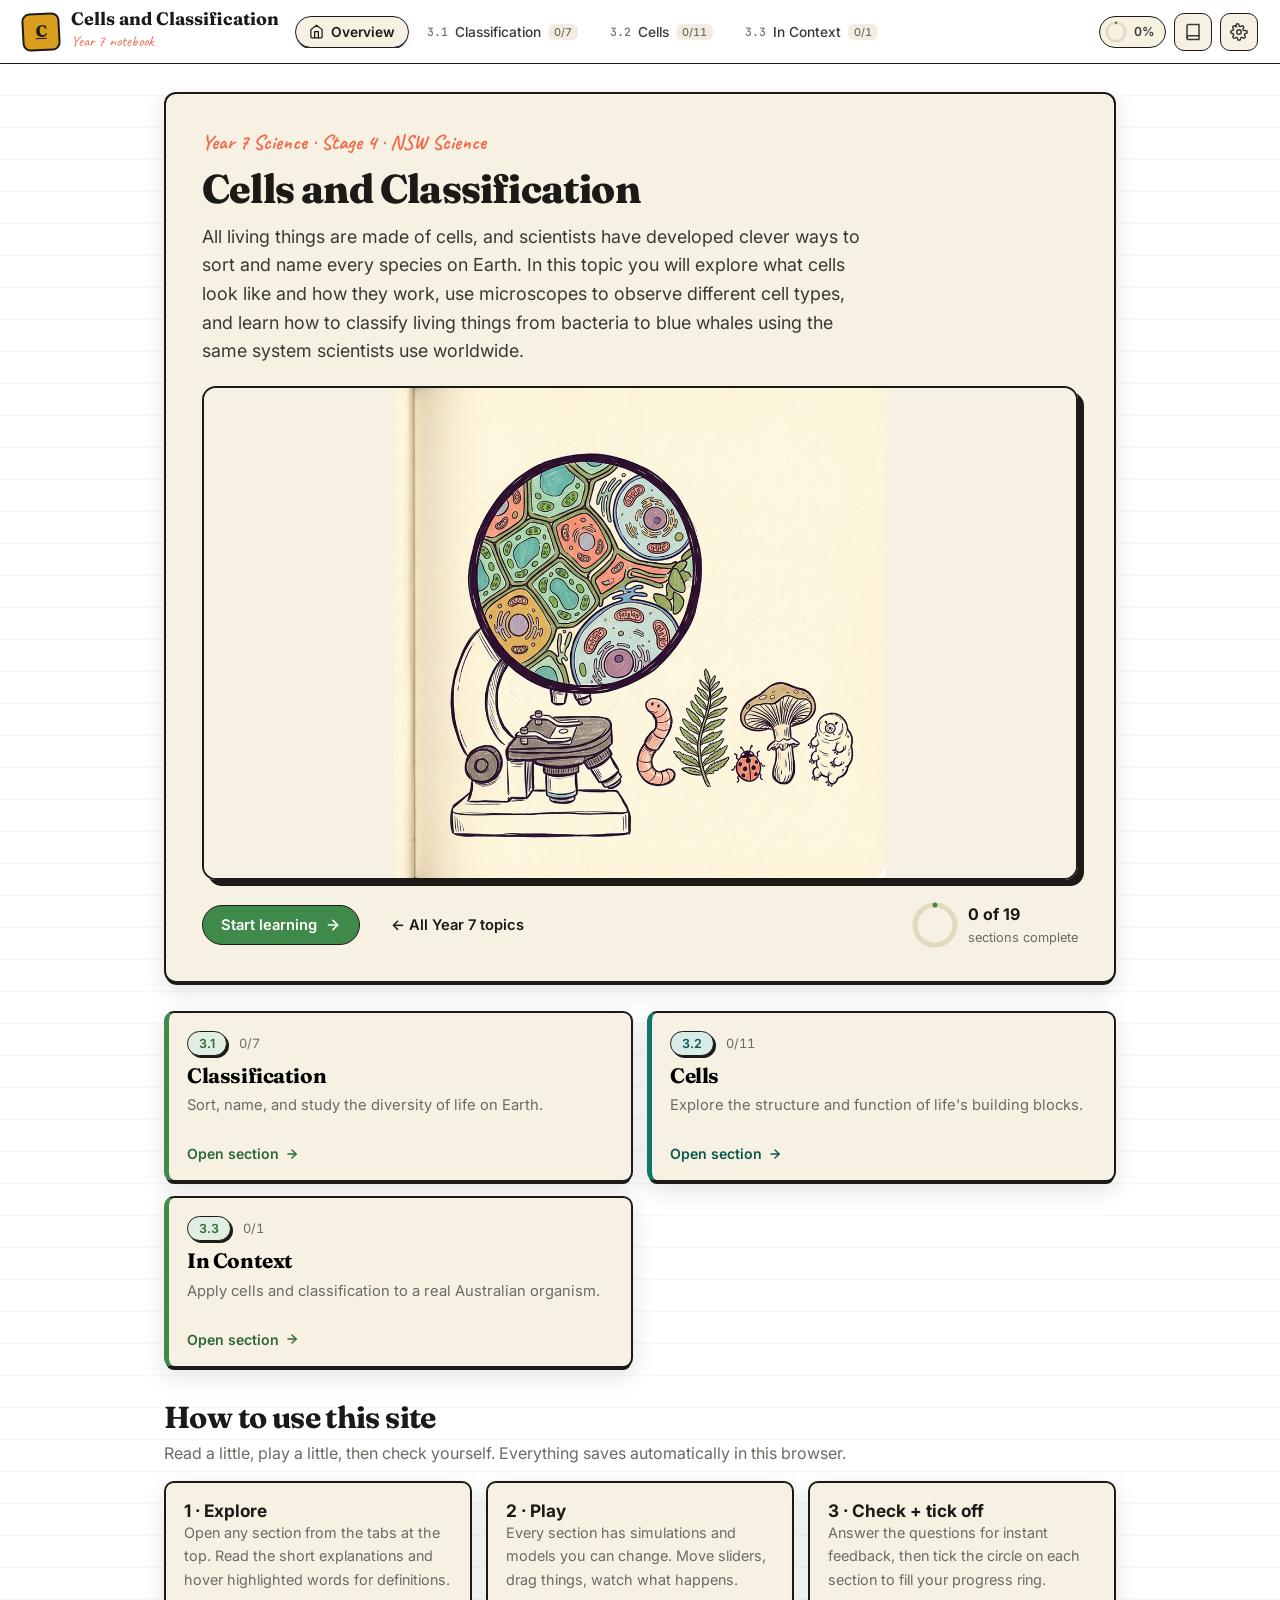
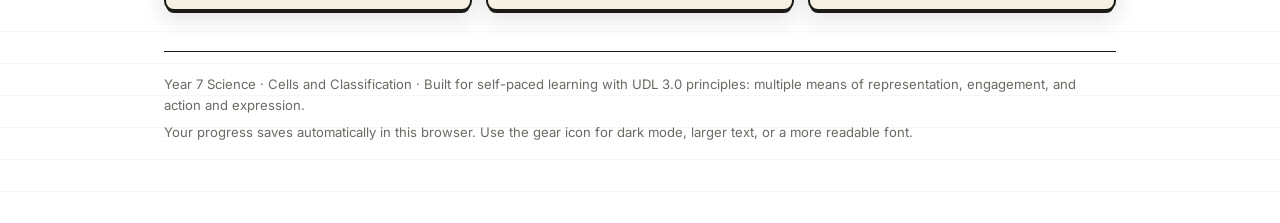
==== commit e88c5b68: "Harden reliability, accessibility, and progress tracking - Loading state + <noscript> + a "couldn't " ====
--- a/cells-classification/index.html
+++ b/cells-classification/index.html
@@ -11,11 +11,40 @@
   <link rel="stylesheet" href="../shared/kit.css"/>
 </head>
 <body>
-  <div id="root"></div>
-  <script src="https://unpkg.com/react@18.3.1/umd/react.production.min.js" crossorigin="anonymous"></script>
-  <script src="https://unpkg.com/react-dom@18.3.1/umd/react-dom.production.min.js" crossorigin="anonymous"></script>
-  <script src="https://unpkg.com/@babel/standalone@7.29.0/babel.min.js" crossorigin="anonymous"></script>
+  <div id="root">
+  <div id="__loading" style="position:fixed;inset:0;z-index:9000;display:flex;align-items:center;justify-content:center;flex-direction:column;gap:14px;background:#f7f1e3;color:#6b6a64;font-family:-apple-system,BlinkMacSystemFont,'Segoe UI',sans-serif;">
+    <div class="__spin" style="width:34px;height:34px;border:3px solid #e3d9bf;border-top-color:#0f766e;border-radius:50%;animation:jsspin .8s linear infinite;"></div>
+    <div style="font-size:15px;">Getting your science ready…</div>
+    <style>@keyframes jsspin{to{transform:rotate(360deg)}}@media (prefers-reduced-motion:reduce){.__spin{animation:none!important}}</style>
+  </div>
+  </div>
+  <script src="../shared/vendor/react.production.min.js"></script>
+  <script src="../shared/vendor/react-dom.production.min.js"></script>
+  <script src="../shared/vendor/babel.min.js"></script>
   <script type="text/babel" src="../shared/kit.jsx"></script>
   <script type="text/babel" src="content.jsx"></script>
+  <noscript>
+    <div style="position:fixed;inset:0;z-index:99998;display:flex;align-items:center;justify-content:center;text-align:center;padding:24px;background:#f7f1e3;color:#1b1a17;font-family:-apple-system,BlinkMacSystemFont,'Segoe UI',sans-serif;">
+      This page needs JavaScript turned on to work. Please enable JavaScript in your browser settings and reload.
+    </div>
+  </noscript>
+  <div id="__loadfail" style="display:none;position:fixed;inset:0;z-index:99999;align-items:center;justify-content:center;flex-direction:column;gap:10px;text-align:center;padding:24px;background:#f7f1e3;color:#1b1a17;font-family:-apple-system,BlinkMacSystemFont,'Segoe UI',sans-serif;">
+    <div style="font-size:34px;">🔌</div>
+    <div style="font-size:18px;font-weight:700;">This page didn't finish loading</div>
+    <div style="max-width:430px;font-size:14px;color:#6b6a64;">Check your internet connection and refresh. If you're on the school network and it still won't load, let your teacher know.</div>
+    <button onclick="location.reload()" style="margin-top:6px;padding:10px 18px;border-radius:999px;border:1.5px solid #1b1a17;background:#0f766e;color:#fff;font-weight:600;font-size:14px;cursor:pointer;">Refresh</button>
+  </div>
+  <script>
+    /* If nothing has rendered into the app root after 12s (e.g. a script was
+       blocked or failed to download), show a friendly failure message instead
+       of a blank white screen. */
+    (function(){
+      setTimeout(function(){
+        if(document.getElementById('__loading') && !window.__mounted){
+          var f=document.getElementById('__loadfail'); if(f) f.style.display='flex';
+        }
+      },12000);
+    })();
+  </script>
 </body>
 </html>
--- a/shared/kit.css
+++ b/shared/kit.css
@@ -52,6 +52,11 @@
   --accent:      var(--blue);
   --accent-deep: var(--blue-deep);
   --accent-soft: var(--blue-soft);
+  /* --accent-mid / --surface: referenced by content.jsx SVG interactives.
+     --accent-mid is re-declared in every accent preset below so it tracks the
+     active accent; this :root entry is the default fallback. */
+  --accent-mid:  color-mix(in srgb, var(--accent) 55%, var(--accent-soft));
+  --surface:     var(--card);
 
   /* Typography */
   --font-display: 'Fraunces', Georgia, serif;
@@ -96,6 +101,23 @@
 .accent-cyan    { --accent: var(--cyan);    --accent-deep: var(--cyan-deep);    --accent-soft: var(--cyan-soft); }
 .accent-lime    { --accent: var(--lime);    --accent-deep: var(--lime-deep);    --accent-soft: var(--lime-soft); }
 .accent-slate   { --accent: var(--slate);   --accent-deep: var(--slate-deep);   --accent-soft: var(--slate-soft); }
+
+/* --accent-mid per accent: a mid tone between accent and accent-soft.
+   Re-declared per accent so SVG interactives (var(--accent-mid)) track the
+   active topic/section accent rather than the default. */
+[data-accent="orange"],  .accent-orange  { --accent-mid: color-mix(in srgb, var(--orange) 55%,  var(--orange-soft)  45%); }
+[data-accent="amber"],   .accent-amber   { --accent-mid: color-mix(in srgb, var(--amber) 55%,   var(--amber-soft)   45%); }
+[data-accent="teal"],    .accent-teal    { --accent-mid: color-mix(in srgb, var(--teal) 55%,    var(--teal-soft)    45%); }
+[data-accent="blue"],    .accent-blue    { --accent-mid: color-mix(in srgb, var(--blue) 55%,    var(--blue-soft)    45%); }
+[data-accent="purple"],  .accent-purple  { --accent-mid: color-mix(in srgb, var(--purple) 55%,  var(--purple-soft)  45%); }
+[data-accent="violet"],  .accent-violet  { --accent-mid: color-mix(in srgb, var(--violet) 55%,  var(--violet-soft)  45%); }
+[data-accent="green"],   .accent-green   { --accent-mid: color-mix(in srgb, var(--green) 55%,   var(--green-soft)   45%); }
+[data-accent="emerald"], .accent-emerald { --accent-mid: color-mix(in srgb, var(--emerald) 55%, var(--emerald-soft) 45%); }
+[data-accent="pink"],    .accent-pink    { --accent-mid: color-mix(in srgb, var(--pink) 55%,    var(--pink-soft)    45%); }
+[data-accent="red"],     .accent-red     { --accent-mid: color-mix(in srgb, var(--red) 55%,     var(--red-soft)     45%); }
+[data-accent="cyan"],    .accent-cyan    { --accent-mid: color-mix(in srgb, var(--cyan) 55%,    var(--cyan-soft)    45%); }
+[data-accent="lime"],    .accent-lime    { --accent-mid: color-mix(in srgb, var(--lime) 55%,    var(--lime-soft)    45%); }
+[data-accent="slate"],   .accent-slate   { --accent-mid: color-mix(in srgb, var(--slate) 55%,   var(--slate-soft)   45%); }
 
 /* ---- Dark mode (warm, not blue-grey) ---- */
 [data-theme="dark"] {
@@ -337,11 +359,13 @@
 [data-theme="dark"] .callout { background: rgba(255,255,255,0.04); }
 
 /* ============================================================ Glossary terms */
-.term { border-bottom: 1.5px dashed var(--accent-deep); cursor: help; position: relative; color: inherit; }
+.term { border-bottom: 1.5px dashed var(--accent-deep); cursor: help; position: relative; color: inherit;
+  /* rendered as a <button> for keyboard + touch access -- reset to inline text */
+  display: inline; border-top: none; border-left: none; border-right: none; background: none; padding: 0; font: inherit; }
 .term:hover { color: var(--accent-deep); }
 .term-pop { position: absolute; bottom: calc(100% + 8px); left: 50%; transform: translateX(-50%); background: var(--ink); color: var(--paper); padding: 10px 14px; border-radius: 10px; font-size: 0.82rem; min-width: 200px; max-width: 280px; z-index: 50; line-height: 1.45; box-shadow: var(--shadow-2); pointer-events: none; opacity: 0; transition: opacity 100ms; font-family: var(--font-body); font-weight: 400; }
 .term-pop::after { content: ""; position: absolute; top: 100%; left: 50%; transform: translateX(-50%); border: 5px solid transparent; border-top-color: var(--ink); }
-.term:hover .term-pop, .term:focus .term-pop { opacity: 1; }
+.term:hover .term-pop, .term:focus .term-pop, .term.show .term-pop { opacity: 1; }
 
 /* ============================================================ Tables */
 .data-table, .dp-body table { width: 100%; border-collapse: collapse; margin: 16px 0; font-size: 0.93rem; }
@@ -474,8 +498,11 @@
 .tl-year { font-family: var(--font-mono); font-size: 0.82rem; color: var(--accent-deep); font-weight: 600; }
 
 /* ============================================================ Reveal / flip */
-.reveal-blur { filter: blur(7px); user-select: none; transition: filter 200ms; cursor: pointer; }
+.reveal-blur { filter: blur(7px); user-select: none; transition: filter 200ms; cursor: pointer;
+  /* rendered as a <button> for keyboard access -- reset to inline text */
+  display: inline; border: none; background: none; padding: 0; margin: 0; font: inherit; color: inherit; text-align: inherit; }
 .reveal-blur.shown { filter: none; }
+.reveal-blur:focus-visible { filter: none; outline: 2.5px solid var(--accent); outline-offset: 2px; }
 .progressbar { height: 7px; background: var(--bg-2); border-radius: 99px; overflow: hidden; }
 .progressbar > div { height: 100%; background: var(--green); transition: width 240ms; }
 
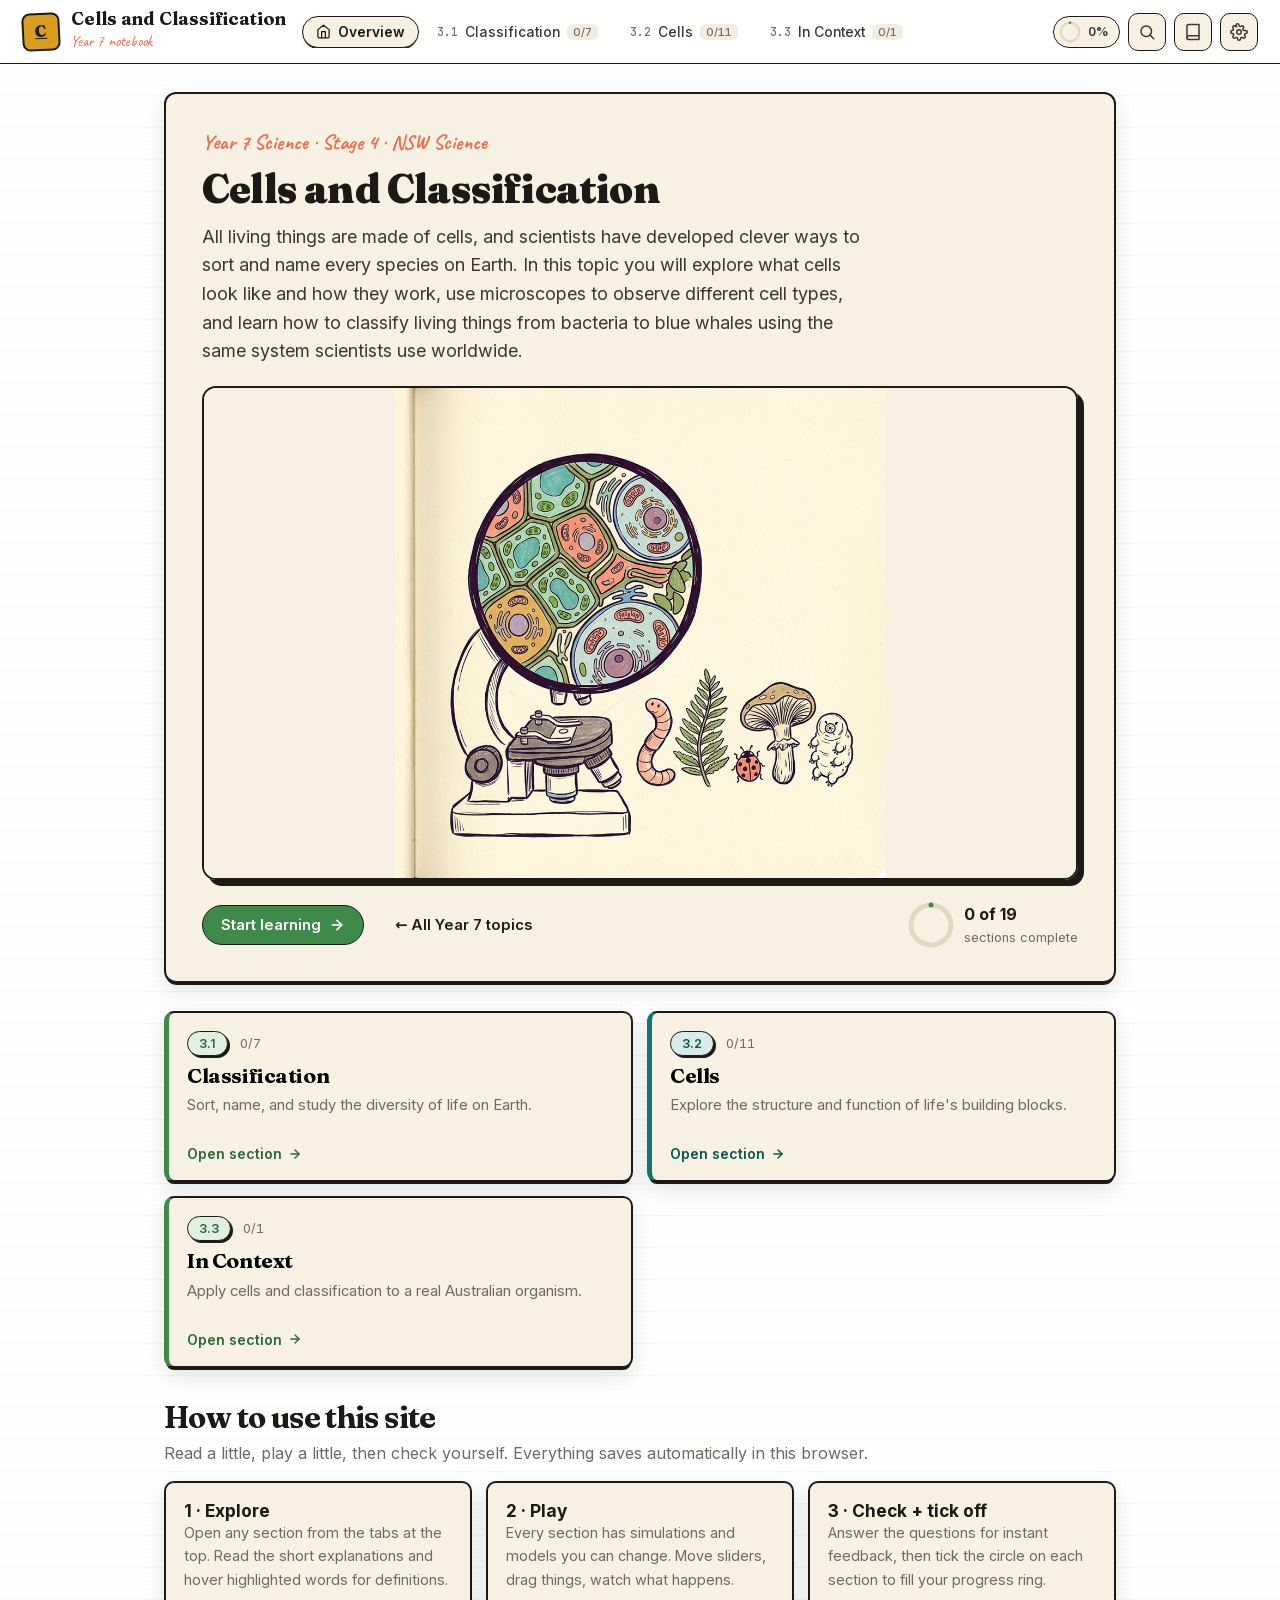
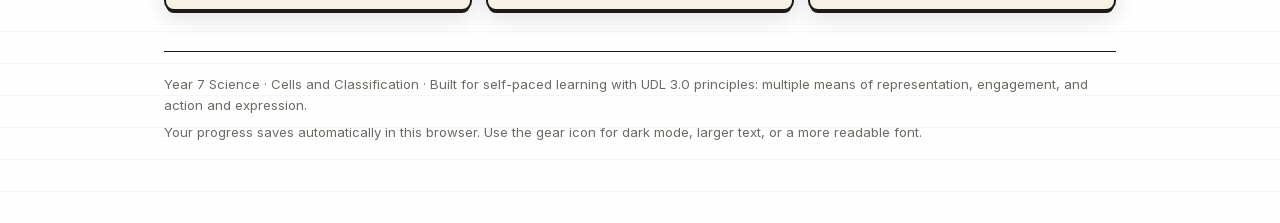
==== commit c91e4a14: "Add search, end-of-topic review, progress codes, and self-hosted fonts - In-topic search (section to" ====
--- a/cells-classification/index.html
+++ b/cells-classification/index.html
@@ -5,9 +5,6 @@
   <meta name="viewport" content="width=device-width, initial-scale=1"/>
   <title>Cells and Classification · Year 7 Science</title>
   <meta name="description" content="Cells, microscopes and grouping living things."/>
-  <link rel="preconnect" href="https://fonts.googleapis.com">
-  <link rel="preconnect" href="https://fonts.gstatic.com" crossorigin>
-  <link href="https://fonts.googleapis.com/css2?family=Fraunces:ital,opsz,wght@0,9..144,400;0,9..144,600;0,9..144,700;0,9..144,900;1,9..144,400;1,9..144,700&family=Inter:wght@400;500;600;700&family=Caveat:wght@400;500;600;700&family=JetBrains+Mono:wght@400;500;600;700&family=Atkinson+Hyperlegible:wght@400;700&display=swap" rel="stylesheet">
   <link rel="stylesheet" href="../shared/kit.css"/>
 </head>
 <body>
--- a/shared/kit.css
+++ b/shared/kit.css
@@ -566,6 +566,11 @@
 .gloss-entry dt { font-weight: 700; color: var(--accent-deep); }
 .gloss-entry dd { margin: 4px 0 0; color: var(--ink-2); font-size: 0.92rem; }
 
+/* Search results */
+.search-group-h { font-family: var(--font-mono); font-size: 0.7rem; letter-spacing: 0.08em; text-transform: uppercase; color: var(--ink-muted); font-weight: 600; margin: 6px 0 4px; }
+.search-hit { display: flex; align-items: flex-start; gap: 10px; width: 100%; text-align: left; padding: 10px 12px; border-radius: 10px; border: 1.5px solid transparent; background: transparent; color: var(--ink); font-size: 0.95rem; }
+.search-hit:hover { background: var(--bg-2); border-color: var(--border); }
+
 /* ============================================================ Footer */
 .site-footer { margin-top: 40px; padding-top: 22px; border-top: 1.5px solid var(--ink); font-size: 0.82rem; color: var(--ink-muted); display: flex; flex-direction: column; gap: 6px; }
 
@@ -603,3 +608,819 @@
   .topic-head { padding: 24px 20px; }
   .dot-point { padding: 20px 18px; }
 }
+
+/* ============================================================
+   Self-hosted fonts (privacy: no third-party requests to Google).
+   woff2 files live in shared/fonts/. Generated from the same families
+   previously loaded from fonts.googleapis.com.
+   ============================================================ */
+/* latin-ext */
+@font-face {
+  font-family: 'Atkinson Hyperlegible';
+  font-style: normal;
+  font-weight: 400;
+  font-display: swap;
+  src: url("fonts/atkinson-hyperlegible-400-normal-latin-ext.woff2") format('woff2');
+  unicode-range: U+0100-02BA, U+02BD-02C5, U+02C7-02CC, U+02CE-02D7, U+02DD-02FF, U+0304, U+0308, U+0329, U+1D00-1DBF, U+1E00-1E9F, U+1EF2-1EFF, U+2020, U+20A0-20AB, U+20AD-20C0, U+2113, U+2C60-2C7F, U+A720-A7FF;
+}
+/* latin */
+@font-face {
+  font-family: 'Atkinson Hyperlegible';
+  font-style: normal;
+  font-weight: 400;
+  font-display: swap;
+  src: url("fonts/atkinson-hyperlegible-400-normal-latin.woff2") format('woff2');
+  unicode-range: U+0000-00FF, U+0131, U+0152-0153, U+02BB-02BC, U+02C6, U+02DA, U+02DC, U+0304, U+0308, U+0329, U+2000-206F, U+20AC, U+2122, U+2191, U+2193, U+2212, U+2215, U+FEFF, U+FFFD;
+}
+/* latin-ext */
+@font-face {
+  font-family: 'Atkinson Hyperlegible';
+  font-style: normal;
+  font-weight: 700;
+  font-display: swap;
+  src: url("fonts/atkinson-hyperlegible-700-normal-latin-ext.woff2") format('woff2');
+  unicode-range: U+0100-02BA, U+02BD-02C5, U+02C7-02CC, U+02CE-02D7, U+02DD-02FF, U+0304, U+0308, U+0329, U+1D00-1DBF, U+1E00-1E9F, U+1EF2-1EFF, U+2020, U+20A0-20AB, U+20AD-20C0, U+2113, U+2C60-2C7F, U+A720-A7FF;
+}
+/* latin */
+@font-face {
+  font-family: 'Atkinson Hyperlegible';
+  font-style: normal;
+  font-weight: 700;
+  font-display: swap;
+  src: url("fonts/atkinson-hyperlegible-700-normal-latin.woff2") format('woff2');
+  unicode-range: U+0000-00FF, U+0131, U+0152-0153, U+02BB-02BC, U+02C6, U+02DA, U+02DC, U+0304, U+0308, U+0329, U+2000-206F, U+20AC, U+2122, U+2191, U+2193, U+2212, U+2215, U+FEFF, U+FFFD;
+}
+/* cyrillic-ext */
+@font-face {
+  font-family: 'Caveat';
+  font-style: normal;
+  font-weight: 400;
+  font-display: swap;
+  src: url("fonts/caveat-400-normal-cyrillic-ext.woff2") format('woff2');
+  unicode-range: U+0460-052F, U+1C80-1C8A, U+20B4, U+2DE0-2DFF, U+A640-A69F, U+FE2E-FE2F;
+}
+/* cyrillic */
+@font-face {
+  font-family: 'Caveat';
+  font-style: normal;
+  font-weight: 400;
+  font-display: swap;
+  src: url("fonts/caveat-400-normal-cyrillic.woff2") format('woff2');
+  unicode-range: U+0301, U+0400-045F, U+0490-0491, U+04B0-04B1, U+2116;
+}
+/* latin-ext */
+@font-face {
+  font-family: 'Caveat';
+  font-style: normal;
+  font-weight: 400;
+  font-display: swap;
+  src: url("fonts/caveat-400-normal-latin-ext.woff2") format('woff2');
+  unicode-range: U+0100-02BA, U+02BD-02C5, U+02C7-02CC, U+02CE-02D7, U+02DD-02FF, U+0304, U+0308, U+0329, U+1D00-1DBF, U+1E00-1E9F, U+1EF2-1EFF, U+2020, U+20A0-20AB, U+20AD-20C0, U+2113, U+2C60-2C7F, U+A720-A7FF;
+}
+/* latin */
+@font-face {
+  font-family: 'Caveat';
+  font-style: normal;
+  font-weight: 400;
+  font-display: swap;
+  src: url("fonts/caveat-400-normal-latin.woff2") format('woff2');
+  unicode-range: U+0000-00FF, U+0131, U+0152-0153, U+02BB-02BC, U+02C6, U+02DA, U+02DC, U+0304, U+0308, U+0329, U+2000-206F, U+20AC, U+2122, U+2191, U+2193, U+2212, U+2215, U+FEFF, U+FFFD;
+}
+/* cyrillic-ext */
+@font-face {
+  font-family: 'Caveat';
+  font-style: normal;
+  font-weight: 500;
+  font-display: swap;
+  src: url("fonts/caveat-400-normal-cyrillic-ext.woff2") format('woff2');
+  unicode-range: U+0460-052F, U+1C80-1C8A, U+20B4, U+2DE0-2DFF, U+A640-A69F, U+FE2E-FE2F;
+}
+/* cyrillic */
+@font-face {
+  font-family: 'Caveat';
+  font-style: normal;
+  font-weight: 500;
+  font-display: swap;
+  src: url("fonts/caveat-400-normal-cyrillic.woff2") format('woff2');
+  unicode-range: U+0301, U+0400-045F, U+0490-0491, U+04B0-04B1, U+2116;
+}
+/* latin-ext */
+@font-face {
+  font-family: 'Caveat';
+  font-style: normal;
+  font-weight: 500;
+  font-display: swap;
+  src: url("fonts/caveat-400-normal-latin-ext.woff2") format('woff2');
+  unicode-range: U+0100-02BA, U+02BD-02C5, U+02C7-02CC, U+02CE-02D7, U+02DD-02FF, U+0304, U+0308, U+0329, U+1D00-1DBF, U+1E00-1E9F, U+1EF2-1EFF, U+2020, U+20A0-20AB, U+20AD-20C0, U+2113, U+2C60-2C7F, U+A720-A7FF;
+}
+/* latin */
+@font-face {
+  font-family: 'Caveat';
+  font-style: normal;
+  font-weight: 500;
+  font-display: swap;
+  src: url("fonts/caveat-400-normal-latin.woff2") format('woff2');
+  unicode-range: U+0000-00FF, U+0131, U+0152-0153, U+02BB-02BC, U+02C6, U+02DA, U+02DC, U+0304, U+0308, U+0329, U+2000-206F, U+20AC, U+2122, U+2191, U+2193, U+2212, U+2215, U+FEFF, U+FFFD;
+}
+/* cyrillic-ext */
+@font-face {
+  font-family: 'Caveat';
+  font-style: normal;
+  font-weight: 600;
+  font-display: swap;
+  src: url("fonts/caveat-400-normal-cyrillic-ext.woff2") format('woff2');
+  unicode-range: U+0460-052F, U+1C80-1C8A, U+20B4, U+2DE0-2DFF, U+A640-A69F, U+FE2E-FE2F;
+}
+/* cyrillic */
+@font-face {
+  font-family: 'Caveat';
+  font-style: normal;
+  font-weight: 600;
+  font-display: swap;
+  src: url("fonts/caveat-400-normal-cyrillic.woff2") format('woff2');
+  unicode-range: U+0301, U+0400-045F, U+0490-0491, U+04B0-04B1, U+2116;
+}
+/* latin-ext */
+@font-face {
+  font-family: 'Caveat';
+  font-style: normal;
+  font-weight: 600;
+  font-display: swap;
+  src: url("fonts/caveat-400-normal-latin-ext.woff2") format('woff2');
+  unicode-range: U+0100-02BA, U+02BD-02C5, U+02C7-02CC, U+02CE-02D7, U+02DD-02FF, U+0304, U+0308, U+0329, U+1D00-1DBF, U+1E00-1E9F, U+1EF2-1EFF, U+2020, U+20A0-20AB, U+20AD-20C0, U+2113, U+2C60-2C7F, U+A720-A7FF;
+}
+/* latin */
+@font-face {
+  font-family: 'Caveat';
+  font-style: normal;
+  font-weight: 600;
+  font-display: swap;
+  src: url("fonts/caveat-400-normal-latin.woff2") format('woff2');
+  unicode-range: U+0000-00FF, U+0131, U+0152-0153, U+02BB-02BC, U+02C6, U+02DA, U+02DC, U+0304, U+0308, U+0329, U+2000-206F, U+20AC, U+2122, U+2191, U+2193, U+2212, U+2215, U+FEFF, U+FFFD;
+}
+/* cyrillic-ext */
+@font-face {
+  font-family: 'Caveat';
+  font-style: normal;
+  font-weight: 700;
+  font-display: swap;
+  src: url("fonts/caveat-400-normal-cyrillic-ext.woff2") format('woff2');
+  unicode-range: U+0460-052F, U+1C80-1C8A, U+20B4, U+2DE0-2DFF, U+A640-A69F, U+FE2E-FE2F;
+}
+/* cyrillic */
+@font-face {
+  font-family: 'Caveat';
+  font-style: normal;
+  font-weight: 700;
+  font-display: swap;
+  src: url("fonts/caveat-400-normal-cyrillic.woff2") format('woff2');
+  unicode-range: U+0301, U+0400-045F, U+0490-0491, U+04B0-04B1, U+2116;
+}
+/* latin-ext */
+@font-face {
+  font-family: 'Caveat';
+  font-style: normal;
+  font-weight: 700;
+  font-display: swap;
+  src: url("fonts/caveat-400-normal-latin-ext.woff2") format('woff2');
+  unicode-range: U+0100-02BA, U+02BD-02C5, U+02C7-02CC, U+02CE-02D7, U+02DD-02FF, U+0304, U+0308, U+0329, U+1D00-1DBF, U+1E00-1E9F, U+1EF2-1EFF, U+2020, U+20A0-20AB, U+20AD-20C0, U+2113, U+2C60-2C7F, U+A720-A7FF;
+}
+/* latin */
+@font-face {
+  font-family: 'Caveat';
+  font-style: normal;
+  font-weight: 700;
+  font-display: swap;
+  src: url("fonts/caveat-400-normal-latin.woff2") format('woff2');
+  unicode-range: U+0000-00FF, U+0131, U+0152-0153, U+02BB-02BC, U+02C6, U+02DA, U+02DC, U+0304, U+0308, U+0329, U+2000-206F, U+20AC, U+2122, U+2191, U+2193, U+2212, U+2215, U+FEFF, U+FFFD;
+}
+/* vietnamese */
+@font-face {
+  font-family: 'Fraunces';
+  font-style: italic;
+  font-weight: 400;
+  font-display: swap;
+  src: url("fonts/fraunces-400-italic-vietnamese.woff2") format('woff2');
+  unicode-range: U+0102-0103, U+0110-0111, U+0128-0129, U+0168-0169, U+01A0-01A1, U+01AF-01B0, U+0300-0301, U+0303-0304, U+0308-0309, U+0323, U+0329, U+1EA0-1EF9, U+20AB;
+}
+/* latin-ext */
+@font-face {
+  font-family: 'Fraunces';
+  font-style: italic;
+  font-weight: 400;
+  font-display: swap;
+  src: url("fonts/fraunces-400-italic-latin-ext.woff2") format('woff2');
+  unicode-range: U+0100-02BA, U+02BD-02C5, U+02C7-02CC, U+02CE-02D7, U+02DD-02FF, U+0304, U+0308, U+0329, U+1D00-1DBF, U+1E00-1E9F, U+1EF2-1EFF, U+2020, U+20A0-20AB, U+20AD-20C0, U+2113, U+2C60-2C7F, U+A720-A7FF;
+}
+/* latin */
+@font-face {
+  font-family: 'Fraunces';
+  font-style: italic;
+  font-weight: 400;
+  font-display: swap;
+  src: url("fonts/fraunces-400-italic-latin.woff2") format('woff2');
+  unicode-range: U+0000-00FF, U+0131, U+0152-0153, U+02BB-02BC, U+02C6, U+02DA, U+02DC, U+0304, U+0308, U+0329, U+2000-206F, U+20AC, U+2122, U+2191, U+2193, U+2212, U+2215, U+FEFF, U+FFFD;
+}
+/* vietnamese */
+@font-face {
+  font-family: 'Fraunces';
+  font-style: italic;
+  font-weight: 700;
+  font-display: swap;
+  src: url("fonts/fraunces-400-italic-vietnamese.woff2") format('woff2');
+  unicode-range: U+0102-0103, U+0110-0111, U+0128-0129, U+0168-0169, U+01A0-01A1, U+01AF-01B0, U+0300-0301, U+0303-0304, U+0308-0309, U+0323, U+0329, U+1EA0-1EF9, U+20AB;
+}
+/* latin-ext */
+@font-face {
+  font-family: 'Fraunces';
+  font-style: italic;
+  font-weight: 700;
+  font-display: swap;
+  src: url("fonts/fraunces-400-italic-latin-ext.woff2") format('woff2');
+  unicode-range: U+0100-02BA, U+02BD-02C5, U+02C7-02CC, U+02CE-02D7, U+02DD-02FF, U+0304, U+0308, U+0329, U+1D00-1DBF, U+1E00-1E9F, U+1EF2-1EFF, U+2020, U+20A0-20AB, U+20AD-20C0, U+2113, U+2C60-2C7F, U+A720-A7FF;
+}
+/* latin */
+@font-face {
+  font-family: 'Fraunces';
+  font-style: italic;
+  font-weight: 700;
+  font-display: swap;
+  src: url("fonts/fraunces-400-italic-latin.woff2") format('woff2');
+  unicode-range: U+0000-00FF, U+0131, U+0152-0153, U+02BB-02BC, U+02C6, U+02DA, U+02DC, U+0304, U+0308, U+0329, U+2000-206F, U+20AC, U+2122, U+2191, U+2193, U+2212, U+2215, U+FEFF, U+FFFD;
+}
+/* vietnamese */
+@font-face {
+  font-family: 'Fraunces';
+  font-style: normal;
+  font-weight: 400;
+  font-display: swap;
+  src: url("fonts/fraunces-400-normal-vietnamese.woff2") format('woff2');
+  unicode-range: U+0102-0103, U+0110-0111, U+0128-0129, U+0168-0169, U+01A0-01A1, U+01AF-01B0, U+0300-0301, U+0303-0304, U+0308-0309, U+0323, U+0329, U+1EA0-1EF9, U+20AB;
+}
+/* latin-ext */
+@font-face {
+  font-family: 'Fraunces';
+  font-style: normal;
+  font-weight: 400;
+  font-display: swap;
+  src: url("fonts/fraunces-400-normal-latin-ext.woff2") format('woff2');
+  unicode-range: U+0100-02BA, U+02BD-02C5, U+02C7-02CC, U+02CE-02D7, U+02DD-02FF, U+0304, U+0308, U+0329, U+1D00-1DBF, U+1E00-1E9F, U+1EF2-1EFF, U+2020, U+20A0-20AB, U+20AD-20C0, U+2113, U+2C60-2C7F, U+A720-A7FF;
+}
+/* latin */
+@font-face {
+  font-family: 'Fraunces';
+  font-style: normal;
+  font-weight: 400;
+  font-display: swap;
+  src: url("fonts/fraunces-400-normal-latin.woff2") format('woff2');
+  unicode-range: U+0000-00FF, U+0131, U+0152-0153, U+02BB-02BC, U+02C6, U+02DA, U+02DC, U+0304, U+0308, U+0329, U+2000-206F, U+20AC, U+2122, U+2191, U+2193, U+2212, U+2215, U+FEFF, U+FFFD;
+}
+/* vietnamese */
+@font-face {
+  font-family: 'Fraunces';
+  font-style: normal;
+  font-weight: 600;
+  font-display: swap;
+  src: url("fonts/fraunces-400-normal-vietnamese.woff2") format('woff2');
+  unicode-range: U+0102-0103, U+0110-0111, U+0128-0129, U+0168-0169, U+01A0-01A1, U+01AF-01B0, U+0300-0301, U+0303-0304, U+0308-0309, U+0323, U+0329, U+1EA0-1EF9, U+20AB;
+}
+/* latin-ext */
+@font-face {
+  font-family: 'Fraunces';
+  font-style: normal;
+  font-weight: 600;
+  font-display: swap;
+  src: url("fonts/fraunces-400-normal-latin-ext.woff2") format('woff2');
+  unicode-range: U+0100-02BA, U+02BD-02C5, U+02C7-02CC, U+02CE-02D7, U+02DD-02FF, U+0304, U+0308, U+0329, U+1D00-1DBF, U+1E00-1E9F, U+1EF2-1EFF, U+2020, U+20A0-20AB, U+20AD-20C0, U+2113, U+2C60-2C7F, U+A720-A7FF;
+}
+/* latin */
+@font-face {
+  font-family: 'Fraunces';
+  font-style: normal;
+  font-weight: 600;
+  font-display: swap;
+  src: url("fonts/fraunces-400-normal-latin.woff2") format('woff2');
+  unicode-range: U+0000-00FF, U+0131, U+0152-0153, U+02BB-02BC, U+02C6, U+02DA, U+02DC, U+0304, U+0308, U+0329, U+2000-206F, U+20AC, U+2122, U+2191, U+2193, U+2212, U+2215, U+FEFF, U+FFFD;
+}
+/* vietnamese */
+@font-face {
+  font-family: 'Fraunces';
+  font-style: normal;
+  font-weight: 700;
+  font-display: swap;
+  src: url("fonts/fraunces-400-normal-vietnamese.woff2") format('woff2');
+  unicode-range: U+0102-0103, U+0110-0111, U+0128-0129, U+0168-0169, U+01A0-01A1, U+01AF-01B0, U+0300-0301, U+0303-0304, U+0308-0309, U+0323, U+0329, U+1EA0-1EF9, U+20AB;
+}
+/* latin-ext */
+@font-face {
+  font-family: 'Fraunces';
+  font-style: normal;
+  font-weight: 700;
+  font-display: swap;
+  src: url("fonts/fraunces-400-normal-latin-ext.woff2") format('woff2');
+  unicode-range: U+0100-02BA, U+02BD-02C5, U+02C7-02CC, U+02CE-02D7, U+02DD-02FF, U+0304, U+0308, U+0329, U+1D00-1DBF, U+1E00-1E9F, U+1EF2-1EFF, U+2020, U+20A0-20AB, U+20AD-20C0, U+2113, U+2C60-2C7F, U+A720-A7FF;
+}
+/* latin */
+@font-face {
+  font-family: 'Fraunces';
+  font-style: normal;
+  font-weight: 700;
+  font-display: swap;
+  src: url("fonts/fraunces-400-normal-latin.woff2") format('woff2');
+  unicode-range: U+0000-00FF, U+0131, U+0152-0153, U+02BB-02BC, U+02C6, U+02DA, U+02DC, U+0304, U+0308, U+0329, U+2000-206F, U+20AC, U+2122, U+2191, U+2193, U+2212, U+2215, U+FEFF, U+FFFD;
+}
+/* vietnamese */
+@font-face {
+  font-family: 'Fraunces';
+  font-style: normal;
+  font-weight: 900;
+  font-display: swap;
+  src: url("fonts/fraunces-400-normal-vietnamese.woff2") format('woff2');
+  unicode-range: U+0102-0103, U+0110-0111, U+0128-0129, U+0168-0169, U+01A0-01A1, U+01AF-01B0, U+0300-0301, U+0303-0304, U+0308-0309, U+0323, U+0329, U+1EA0-1EF9, U+20AB;
+}
+/* latin-ext */
+@font-face {
+  font-family: 'Fraunces';
+  font-style: normal;
+  font-weight: 900;
+  font-display: swap;
+  src: url("fonts/fraunces-400-normal-latin-ext.woff2") format('woff2');
+  unicode-range: U+0100-02BA, U+02BD-02C5, U+02C7-02CC, U+02CE-02D7, U+02DD-02FF, U+0304, U+0308, U+0329, U+1D00-1DBF, U+1E00-1E9F, U+1EF2-1EFF, U+2020, U+20A0-20AB, U+20AD-20C0, U+2113, U+2C60-2C7F, U+A720-A7FF;
+}
+/* latin */
+@font-face {
+  font-family: 'Fraunces';
+  font-style: normal;
+  font-weight: 900;
+  font-display: swap;
+  src: url("fonts/fraunces-400-normal-latin.woff2") format('woff2');
+  unicode-range: U+0000-00FF, U+0131, U+0152-0153, U+02BB-02BC, U+02C6, U+02DA, U+02DC, U+0304, U+0308, U+0329, U+2000-206F, U+20AC, U+2122, U+2191, U+2193, U+2212, U+2215, U+FEFF, U+FFFD;
+}
+/* cyrillic-ext */
+@font-face {
+  font-family: 'Inter';
+  font-style: normal;
+  font-weight: 400;
+  font-display: swap;
+  src: url("fonts/inter-400-normal-cyrillic-ext.woff2") format('woff2');
+  unicode-range: U+0460-052F, U+1C80-1C8A, U+20B4, U+2DE0-2DFF, U+A640-A69F, U+FE2E-FE2F;
+}
+/* cyrillic */
+@font-face {
+  font-family: 'Inter';
+  font-style: normal;
+  font-weight: 400;
+  font-display: swap;
+  src: url("fonts/inter-400-normal-cyrillic.woff2") format('woff2');
+  unicode-range: U+0301, U+0400-045F, U+0490-0491, U+04B0-04B1, U+2116;
+}
+/* greek-ext */
+@font-face {
+  font-family: 'Inter';
+  font-style: normal;
+  font-weight: 400;
+  font-display: swap;
+  src: url("fonts/inter-400-normal-greek-ext.woff2") format('woff2');
+  unicode-range: U+1F00-1FFF;
+}
+/* greek */
+@font-face {
+  font-family: 'Inter';
+  font-style: normal;
+  font-weight: 400;
+  font-display: swap;
+  src: url("fonts/inter-400-normal-greek.woff2") format('woff2');
+  unicode-range: U+0370-0377, U+037A-037F, U+0384-038A, U+038C, U+038E-03A1, U+03A3-03FF;
+}
+/* vietnamese */
+@font-face {
+  font-family: 'Inter';
+  font-style: normal;
+  font-weight: 400;
+  font-display: swap;
+  src: url("fonts/inter-400-normal-vietnamese.woff2") format('woff2');
+  unicode-range: U+0102-0103, U+0110-0111, U+0128-0129, U+0168-0169, U+01A0-01A1, U+01AF-01B0, U+0300-0301, U+0303-0304, U+0308-0309, U+0323, U+0329, U+1EA0-1EF9, U+20AB;
+}
+/* latin-ext */
+@font-face {
+  font-family: 'Inter';
+  font-style: normal;
+  font-weight: 400;
+  font-display: swap;
+  src: url("fonts/inter-400-normal-latin-ext.woff2") format('woff2');
+  unicode-range: U+0100-02BA, U+02BD-02C5, U+02C7-02CC, U+02CE-02D7, U+02DD-02FF, U+0304, U+0308, U+0329, U+1D00-1DBF, U+1E00-1E9F, U+1EF2-1EFF, U+2020, U+20A0-20AB, U+20AD-20C0, U+2113, U+2C60-2C7F, U+A720-A7FF;
+}
+/* latin */
+@font-face {
+  font-family: 'Inter';
+  font-style: normal;
+  font-weight: 400;
+  font-display: swap;
+  src: url("fonts/inter-400-normal-latin.woff2") format('woff2');
+  unicode-range: U+0000-00FF, U+0131, U+0152-0153, U+02BB-02BC, U+02C6, U+02DA, U+02DC, U+0304, U+0308, U+0329, U+2000-206F, U+20AC, U+2122, U+2191, U+2193, U+2212, U+2215, U+FEFF, U+FFFD;
+}
+/* cyrillic-ext */
+@font-face {
+  font-family: 'Inter';
+  font-style: normal;
+  font-weight: 500;
+  font-display: swap;
+  src: url("fonts/inter-400-normal-cyrillic-ext.woff2") format('woff2');
+  unicode-range: U+0460-052F, U+1C80-1C8A, U+20B4, U+2DE0-2DFF, U+A640-A69F, U+FE2E-FE2F;
+}
+/* cyrillic */
+@font-face {
+  font-family: 'Inter';
+  font-style: normal;
+  font-weight: 500;
+  font-display: swap;
+  src: url("fonts/inter-400-normal-cyrillic.woff2") format('woff2');
+  unicode-range: U+0301, U+0400-045F, U+0490-0491, U+04B0-04B1, U+2116;
+}
+/* greek-ext */
+@font-face {
+  font-family: 'Inter';
+  font-style: normal;
+  font-weight: 500;
+  font-display: swap;
+  src: url("fonts/inter-400-normal-greek-ext.woff2") format('woff2');
+  unicode-range: U+1F00-1FFF;
+}
+/* greek */
+@font-face {
+  font-family: 'Inter';
+  font-style: normal;
+  font-weight: 500;
+  font-display: swap;
+  src: url("fonts/inter-400-normal-greek.woff2") format('woff2');
+  unicode-range: U+0370-0377, U+037A-037F, U+0384-038A, U+038C, U+038E-03A1, U+03A3-03FF;
+}
+/* vietnamese */
+@font-face {
+  font-family: 'Inter';
+  font-style: normal;
+  font-weight: 500;
+  font-display: swap;
+  src: url("fonts/inter-400-normal-vietnamese.woff2") format('woff2');
+  unicode-range: U+0102-0103, U+0110-0111, U+0128-0129, U+0168-0169, U+01A0-01A1, U+01AF-01B0, U+0300-0301, U+0303-0304, U+0308-0309, U+0323, U+0329, U+1EA0-1EF9, U+20AB;
+}
+/* latin-ext */
+@font-face {
+  font-family: 'Inter';
+  font-style: normal;
+  font-weight: 500;
+  font-display: swap;
+  src: url("fonts/inter-400-normal-latin-ext.woff2") format('woff2');
+  unicode-range: U+0100-02BA, U+02BD-02C5, U+02C7-02CC, U+02CE-02D7, U+02DD-02FF, U+0304, U+0308, U+0329, U+1D00-1DBF, U+1E00-1E9F, U+1EF2-1EFF, U+2020, U+20A0-20AB, U+20AD-20C0, U+2113, U+2C60-2C7F, U+A720-A7FF;
+}
+/* latin */
+@font-face {
+  font-family: 'Inter';
+  font-style: normal;
+  font-weight: 500;
+  font-display: swap;
+  src: url("fonts/inter-400-normal-latin.woff2") format('woff2');
+  unicode-range: U+0000-00FF, U+0131, U+0152-0153, U+02BB-02BC, U+02C6, U+02DA, U+02DC, U+0304, U+0308, U+0329, U+2000-206F, U+20AC, U+2122, U+2191, U+2193, U+2212, U+2215, U+FEFF, U+FFFD;
+}
+/* cyrillic-ext */
+@font-face {
+  font-family: 'Inter';
+  font-style: normal;
+  font-weight: 600;
+  font-display: swap;
+  src: url("fonts/inter-400-normal-cyrillic-ext.woff2") format('woff2');
+  unicode-range: U+0460-052F, U+1C80-1C8A, U+20B4, U+2DE0-2DFF, U+A640-A69F, U+FE2E-FE2F;
+}
+/* cyrillic */
+@font-face {
+  font-family: 'Inter';
+  font-style: normal;
+  font-weight: 600;
+  font-display: swap;
+  src: url("fonts/inter-400-normal-cyrillic.woff2") format('woff2');
+  unicode-range: U+0301, U+0400-045F, U+0490-0491, U+04B0-04B1, U+2116;
+}
+/* greek-ext */
+@font-face {
+  font-family: 'Inter';
+  font-style: normal;
+  font-weight: 600;
+  font-display: swap;
+  src: url("fonts/inter-400-normal-greek-ext.woff2") format('woff2');
+  unicode-range: U+1F00-1FFF;
+}
+/* greek */
+@font-face {
+  font-family: 'Inter';
+  font-style: normal;
+  font-weight: 600;
+  font-display: swap;
+  src: url("fonts/inter-400-normal-greek.woff2") format('woff2');
+  unicode-range: U+0370-0377, U+037A-037F, U+0384-038A, U+038C, U+038E-03A1, U+03A3-03FF;
+}
+/* vietnamese */
+@font-face {
+  font-family: 'Inter';
+  font-style: normal;
+  font-weight: 600;
+  font-display: swap;
+  src: url("fonts/inter-400-normal-vietnamese.woff2") format('woff2');
+  unicode-range: U+0102-0103, U+0110-0111, U+0128-0129, U+0168-0169, U+01A0-01A1, U+01AF-01B0, U+0300-0301, U+0303-0304, U+0308-0309, U+0323, U+0329, U+1EA0-1EF9, U+20AB;
+}
+/* latin-ext */
+@font-face {
+  font-family: 'Inter';
+  font-style: normal;
+  font-weight: 600;
+  font-display: swap;
+  src: url("fonts/inter-400-normal-latin-ext.woff2") format('woff2');
+  unicode-range: U+0100-02BA, U+02BD-02C5, U+02C7-02CC, U+02CE-02D7, U+02DD-02FF, U+0304, U+0308, U+0329, U+1D00-1DBF, U+1E00-1E9F, U+1EF2-1EFF, U+2020, U+20A0-20AB, U+20AD-20C0, U+2113, U+2C60-2C7F, U+A720-A7FF;
+}
+/* latin */
+@font-face {
+  font-family: 'Inter';
+  font-style: normal;
+  font-weight: 600;
+  font-display: swap;
+  src: url("fonts/inter-400-normal-latin.woff2") format('woff2');
+  unicode-range: U+0000-00FF, U+0131, U+0152-0153, U+02BB-02BC, U+02C6, U+02DA, U+02DC, U+0304, U+0308, U+0329, U+2000-206F, U+20AC, U+2122, U+2191, U+2193, U+2212, U+2215, U+FEFF, U+FFFD;
+}
+/* cyrillic-ext */
+@font-face {
+  font-family: 'Inter';
+  font-style: normal;
+  font-weight: 700;
+  font-display: swap;
+  src: url("fonts/inter-400-normal-cyrillic-ext.woff2") format('woff2');
+  unicode-range: U+0460-052F, U+1C80-1C8A, U+20B4, U+2DE0-2DFF, U+A640-A69F, U+FE2E-FE2F;
+}
+/* cyrillic */
+@font-face {
+  font-family: 'Inter';
+  font-style: normal;
+  font-weight: 700;
+  font-display: swap;
+  src: url("fonts/inter-400-normal-cyrillic.woff2") format('woff2');
+  unicode-range: U+0301, U+0400-045F, U+0490-0491, U+04B0-04B1, U+2116;
+}
+/* greek-ext */
+@font-face {
+  font-family: 'Inter';
+  font-style: normal;
+  font-weight: 700;
+  font-display: swap;
+  src: url("fonts/inter-400-normal-greek-ext.woff2") format('woff2');
+  unicode-range: U+1F00-1FFF;
+}
+/* greek */
+@font-face {
+  font-family: 'Inter';
+  font-style: normal;
+  font-weight: 700;
+  font-display: swap;
+  src: url("fonts/inter-400-normal-greek.woff2") format('woff2');
+  unicode-range: U+0370-0377, U+037A-037F, U+0384-038A, U+038C, U+038E-03A1, U+03A3-03FF;
+}
+/* vietnamese */
+@font-face {
+  font-family: 'Inter';
+  font-style: normal;
+  font-weight: 700;
+  font-display: swap;
+  src: url("fonts/inter-400-normal-vietnamese.woff2") format('woff2');
+  unicode-range: U+0102-0103, U+0110-0111, U+0128-0129, U+0168-0169, U+01A0-01A1, U+01AF-01B0, U+0300-0301, U+0303-0304, U+0308-0309, U+0323, U+0329, U+1EA0-1EF9, U+20AB;
+}
+/* latin-ext */
+@font-face {
+  font-family: 'Inter';
+  font-style: normal;
+  font-weight: 700;
+  font-display: swap;
+  src: url("fonts/inter-400-normal-latin-ext.woff2") format('woff2');
+  unicode-range: U+0100-02BA, U+02BD-02C5, U+02C7-02CC, U+02CE-02D7, U+02DD-02FF, U+0304, U+0308, U+0329, U+1D00-1DBF, U+1E00-1E9F, U+1EF2-1EFF, U+2020, U+20A0-20AB, U+20AD-20C0, U+2113, U+2C60-2C7F, U+A720-A7FF;
+}
+/* latin */
+@font-face {
+  font-family: 'Inter';
+  font-style: normal;
+  font-weight: 700;
+  font-display: swap;
+  src: url("fonts/inter-400-normal-latin.woff2") format('woff2');
+  unicode-range: U+0000-00FF, U+0131, U+0152-0153, U+02BB-02BC, U+02C6, U+02DA, U+02DC, U+0304, U+0308, U+0329, U+2000-206F, U+20AC, U+2122, U+2191, U+2193, U+2212, U+2215, U+FEFF, U+FFFD;
+}
+/* cyrillic-ext */
+@font-face {
+  font-family: 'JetBrains Mono';
+  font-style: normal;
+  font-weight: 400;
+  font-display: swap;
+  src: url("fonts/jetbrains-mono-400-normal-cyrillic-ext.woff2") format('woff2');
+  unicode-range: U+0460-052F, U+1C80-1C8A, U+20B4, U+2DE0-2DFF, U+A640-A69F, U+FE2E-FE2F;
+}
+/* cyrillic */
+@font-face {
+  font-family: 'JetBrains Mono';
+  font-style: normal;
+  font-weight: 400;
+  font-display: swap;
+  src: url("fonts/jetbrains-mono-400-normal-cyrillic.woff2") format('woff2');
+  unicode-range: U+0301, U+0400-045F, U+0490-0491, U+04B0-04B1, U+2116;
+}
+/* greek */
+@font-face {
+  font-family: 'JetBrains Mono';
+  font-style: normal;
+  font-weight: 400;
+  font-display: swap;
+  src: url("fonts/jetbrains-mono-400-normal-greek.woff2") format('woff2');
+  unicode-range: U+0370-0377, U+037A-037F, U+0384-038A, U+038C, U+038E-03A1, U+03A3-03FF;
+}
+/* vietnamese */
+@font-face {
+  font-family: 'JetBrains Mono';
+  font-style: normal;
+  font-weight: 400;
+  font-display: swap;
+  src: url("fonts/jetbrains-mono-400-normal-vietnamese.woff2") format('woff2');
+  unicode-range: U+0102-0103, U+0110-0111, U+0128-0129, U+0168-0169, U+01A0-01A1, U+01AF-01B0, U+0300-0301, U+0303-0304, U+0308-0309, U+0323, U+0329, U+1EA0-1EF9, U+20AB;
+}
+/* latin-ext */
+@font-face {
+  font-family: 'JetBrains Mono';
+  font-style: normal;
+  font-weight: 400;
+  font-display: swap;
+  src: url("fonts/jetbrains-mono-400-normal-latin-ext.woff2") format('woff2');
+  unicode-range: U+0100-02BA, U+02BD-02C5, U+02C7-02CC, U+02CE-02D7, U+02DD-02FF, U+0304, U+0308, U+0329, U+1D00-1DBF, U+1E00-1E9F, U+1EF2-1EFF, U+2020, U+20A0-20AB, U+20AD-20C0, U+2113, U+2C60-2C7F, U+A720-A7FF;
+}
+/* latin */
+@font-face {
+  font-family: 'JetBrains Mono';
+  font-style: normal;
+  font-weight: 400;
+  font-display: swap;
+  src: url("fonts/jetbrains-mono-400-normal-latin.woff2") format('woff2');
+  unicode-range: U+0000-00FF, U+0131, U+0152-0153, U+02BB-02BC, U+02C6, U+02DA, U+02DC, U+0304, U+0308, U+0329, U+2000-206F, U+20AC, U+2122, U+2191, U+2193, U+2212, U+2215, U+FEFF, U+FFFD;
+}
+/* cyrillic-ext */
+@font-face {
+  font-family: 'JetBrains Mono';
+  font-style: normal;
+  font-weight: 500;
+  font-display: swap;
+  src: url("fonts/jetbrains-mono-400-normal-cyrillic-ext.woff2") format('woff2');
+  unicode-range: U+0460-052F, U+1C80-1C8A, U+20B4, U+2DE0-2DFF, U+A640-A69F, U+FE2E-FE2F;
+}
+/* cyrillic */
+@font-face {
+  font-family: 'JetBrains Mono';
+  font-style: normal;
+  font-weight: 500;
+  font-display: swap;
+  src: url("fonts/jetbrains-mono-400-normal-cyrillic.woff2") format('woff2');
+  unicode-range: U+0301, U+0400-045F, U+0490-0491, U+04B0-04B1, U+2116;
+}
+/* greek */
+@font-face {
+  font-family: 'JetBrains Mono';
+  font-style: normal;
+  font-weight: 500;
+  font-display: swap;
+  src: url("fonts/jetbrains-mono-400-normal-greek.woff2") format('woff2');
+  unicode-range: U+0370-0377, U+037A-037F, U+0384-038A, U+038C, U+038E-03A1, U+03A3-03FF;
+}
+/* vietnamese */
+@font-face {
+  font-family: 'JetBrains Mono';
+  font-style: normal;
+  font-weight: 500;
+  font-display: swap;
+  src: url("fonts/jetbrains-mono-400-normal-vietnamese.woff2") format('woff2');
+  unicode-range: U+0102-0103, U+0110-0111, U+0128-0129, U+0168-0169, U+01A0-01A1, U+01AF-01B0, U+0300-0301, U+0303-0304, U+0308-0309, U+0323, U+0329, U+1EA0-1EF9, U+20AB;
+}
+/* latin-ext */
+@font-face {
+  font-family: 'JetBrains Mono';
+  font-style: normal;
+  font-weight: 500;
+  font-display: swap;
+  src: url("fonts/jetbrains-mono-400-normal-latin-ext.woff2") format('woff2');
+  unicode-range: U+0100-02BA, U+02BD-02C5, U+02C7-02CC, U+02CE-02D7, U+02DD-02FF, U+0304, U+0308, U+0329, U+1D00-1DBF, U+1E00-1E9F, U+1EF2-1EFF, U+2020, U+20A0-20AB, U+20AD-20C0, U+2113, U+2C60-2C7F, U+A720-A7FF;
+}
+/* latin */
+@font-face {
+  font-family: 'JetBrains Mono';
+  font-style: normal;
+  font-weight: 500;
+  font-display: swap;
+  src: url("fonts/jetbrains-mono-400-normal-latin.woff2") format('woff2');
+  unicode-range: U+0000-00FF, U+0131, U+0152-0153, U+02BB-02BC, U+02C6, U+02DA, U+02DC, U+0304, U+0308, U+0329, U+2000-206F, U+20AC, U+2122, U+2191, U+2193, U+2212, U+2215, U+FEFF, U+FFFD;
+}
+/* cyrillic-ext */
+@font-face {
+  font-family: 'JetBrains Mono';
+  font-style: normal;
+  font-weight: 600;
+  font-display: swap;
+  src: url("fonts/jetbrains-mono-400-normal-cyrillic-ext.woff2") format('woff2');
+  unicode-range: U+0460-052F, U+1C80-1C8A, U+20B4, U+2DE0-2DFF, U+A640-A69F, U+FE2E-FE2F;
+}
+/* cyrillic */
+@font-face {
+  font-family: 'JetBrains Mono';
+  font-style: normal;
+  font-weight: 600;
+  font-display: swap;
+  src: url("fonts/jetbrains-mono-400-normal-cyrillic.woff2") format('woff2');
+  unicode-range: U+0301, U+0400-045F, U+0490-0491, U+04B0-04B1, U+2116;
+}
+/* greek */
+@font-face {
+  font-family: 'JetBrains Mono';
+  font-style: normal;
+  font-weight: 600;
+  font-display: swap;
+  src: url("fonts/jetbrains-mono-400-normal-greek.woff2") format('woff2');
+  unicode-range: U+0370-0377, U+037A-037F, U+0384-038A, U+038C, U+038E-03A1, U+03A3-03FF;
+}
+/* vietnamese */
+@font-face {
+  font-family: 'JetBrains Mono';
+  font-style: normal;
+  font-weight: 600;
+  font-display: swap;
+  src: url("fonts/jetbrains-mono-400-normal-vietnamese.woff2") format('woff2');
+  unicode-range: U+0102-0103, U+0110-0111, U+0128-0129, U+0168-0169, U+01A0-01A1, U+01AF-01B0, U+0300-0301, U+0303-0304, U+0308-0309, U+0323, U+0329, U+1EA0-1EF9, U+20AB;
+}
+/* latin-ext */
+@font-face {
+  font-family: 'JetBrains Mono';
+  font-style: normal;
+  font-weight: 600;
+  font-display: swap;
+  src: url("fonts/jetbrains-mono-400-normal-latin-ext.woff2") format('woff2');
+  unicode-range: U+0100-02BA, U+02BD-02C5, U+02C7-02CC, U+02CE-02D7, U+02DD-02FF, U+0304, U+0308, U+0329, U+1D00-1DBF, U+1E00-1E9F, U+1EF2-1EFF, U+2020, U+20A0-20AB, U+20AD-20C0, U+2113, U+2C60-2C7F, U+A720-A7FF;
+}
+/* latin */
+@font-face {
+  font-family: 'JetBrains Mono';
+  font-style: normal;
+  font-weight: 600;
+  font-display: swap;
+  src: url("fonts/jetbrains-mono-400-normal-latin.woff2") format('woff2');
+  unicode-range: U+0000-00FF, U+0131, U+0152-0153, U+02BB-02BC, U+02C6, U+02DA, U+02DC, U+0304, U+0308, U+0329, U+2000-206F, U+20AC, U+2122, U+2191, U+2193, U+2212, U+2215, U+FEFF, U+FFFD;
+}
+/* cyrillic-ext */
+@font-face {
+  font-family: 'JetBrains Mono';
+  font-style: normal;
+  font-weight: 700;
+  font-display: swap;
+  src: url("fonts/jetbrains-mono-400-normal-cyrillic-ext.woff2") format('woff2');
+  unicode-range: U+0460-052F, U+1C80-1C8A, U+20B4, U+2DE0-2DFF, U+A640-A69F, U+FE2E-FE2F;
+}
+/* cyrillic */
+@font-face {
+  font-family: 'JetBrains Mono';
+  font-style: normal;
+  font-weight: 700;
+  font-display: swap;
+  src: url("fonts/jetbrains-mono-400-normal-cyrillic.woff2") format('woff2');
+  unicode-range: U+0301, U+0400-045F, U+0490-0491, U+04B0-04B1, U+2116;
+}
+/* greek */
+@font-face {
+  font-family: 'JetBrains Mono';
+  font-style: normal;
+  font-weight: 700;
+  font-display: swap;
+  src: url("fonts/jetbrains-mono-400-normal-greek.woff2") format('woff2');
+  unicode-range: U+0370-0377, U+037A-037F, U+0384-038A, U+038C, U+038E-03A1, U+03A3-03FF;
+}
+/* vietnamese */
+@font-face {
+  font-family: 'JetBrains Mono';
+  font-style: normal;
+  font-weight: 700;
+  font-display: swap;
+  src: url("fonts/jetbrains-mono-400-normal-vietnamese.woff2") format('woff2');
+  unicode-range: U+0102-0103, U+0110-0111, U+0128-0129, U+0168-0169, U+01A0-01A1, U+01AF-01B0, U+0300-0301, U+0303-0304, U+0308-0309, U+0323, U+0329, U+1EA0-1EF9, U+20AB;
+}
+/* latin-ext */
+@font-face {
+  font-family: 'JetBrains Mono';
+  font-style: normal;
+  font-weight: 700;
+  font-display: swap;
+  src: url("fonts/jetbrains-mono-400-normal-latin-ext.woff2") format('woff2');
+  unicode-range: U+0100-02BA, U+02BD-02C5, U+02C7-02CC, U+02CE-02D7, U+02DD-02FF, U+0304, U+0308, U+0329, U+1D00-1DBF, U+1E00-1E9F, U+1EF2-1EFF, U+2020, U+20A0-20AB, U+20AD-20C0, U+2113, U+2C60-2C7F, U+A720-A7FF;
+}
+/* latin */
+@font-face {
+  font-family: 'JetBrains Mono';
+  font-style: normal;
+  font-weight: 700;
+  font-display: swap;
+  src: url("fonts/jetbrains-mono-400-normal-latin.woff2") format('woff2');
+  unicode-range: U+0000-00FF, U+0131, U+0152-0153, U+02BB-02BC, U+02C6, U+02DA, U+02DC, U+0304, U+0308, U+0329, U+2000-206F, U+20AC, U+2122, U+2191, U+2193, U+2212, U+2215, U+FEFF, U+FFFD;
+}
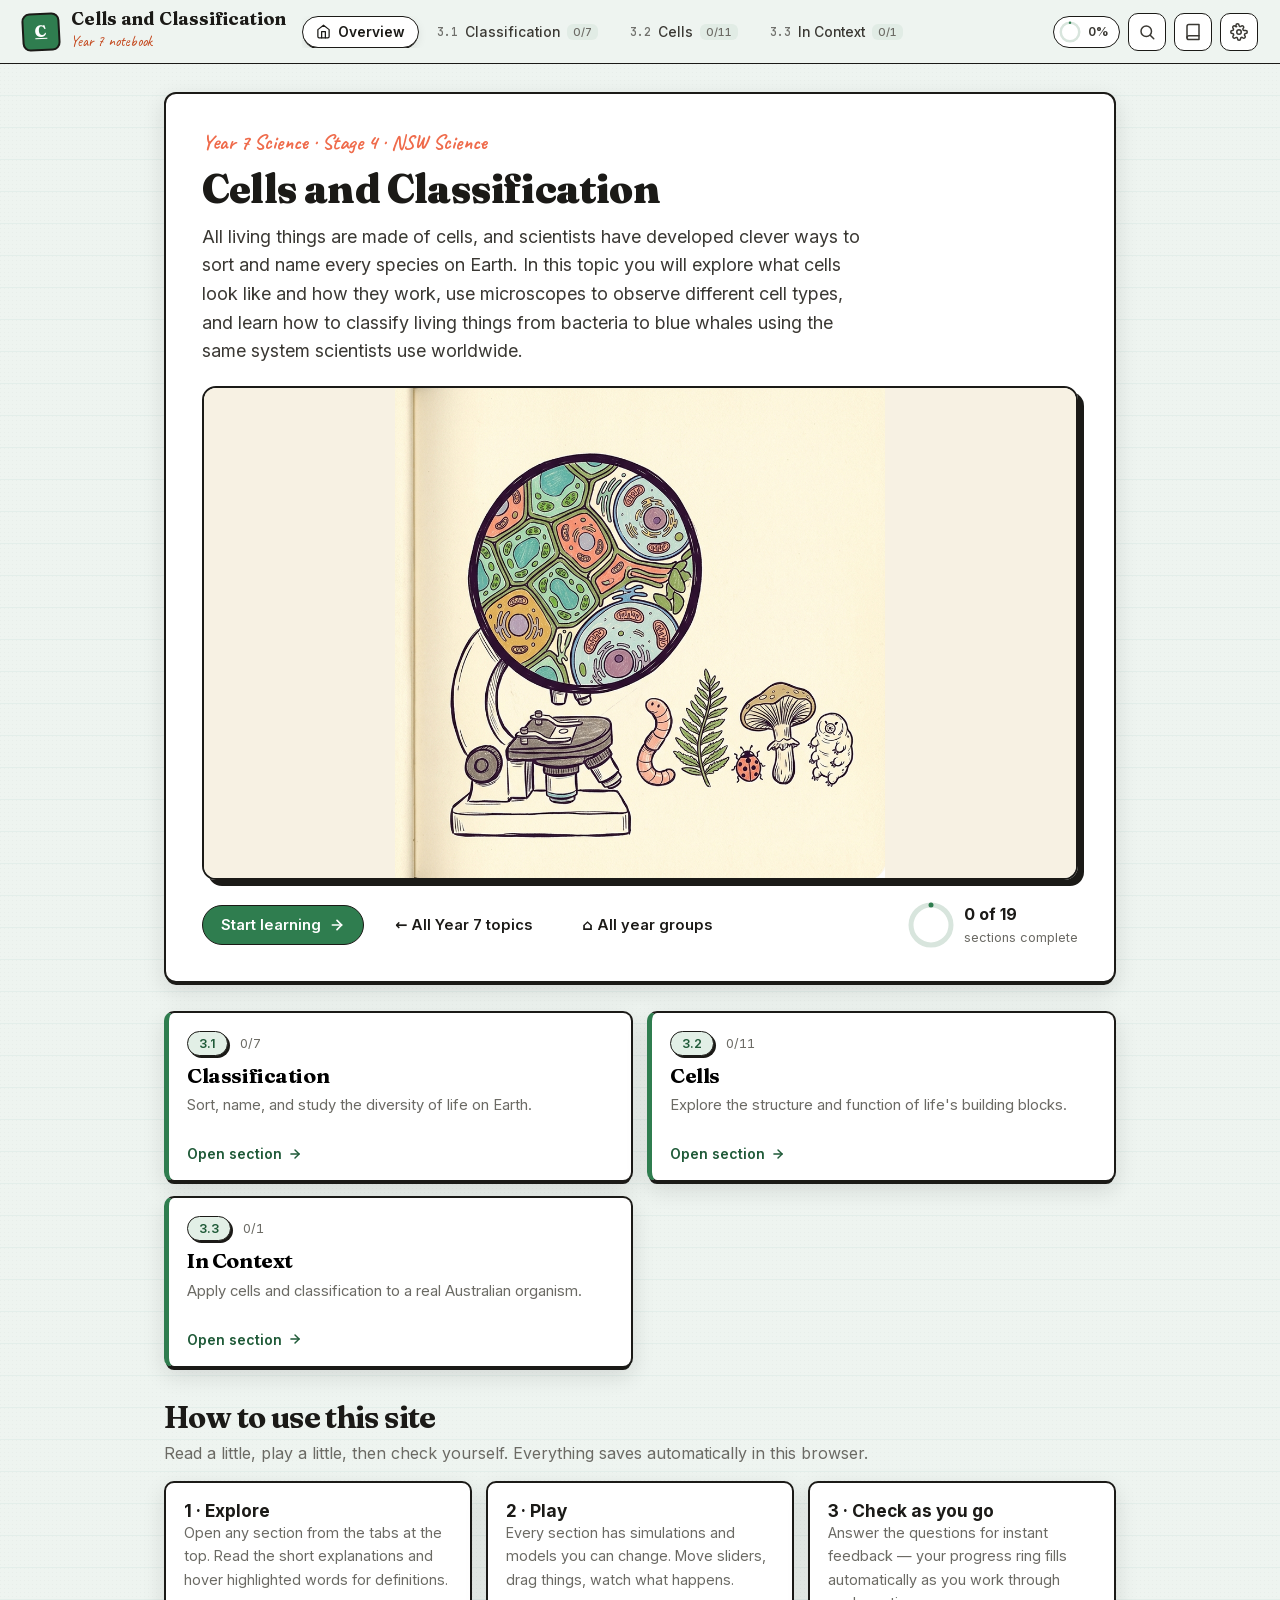
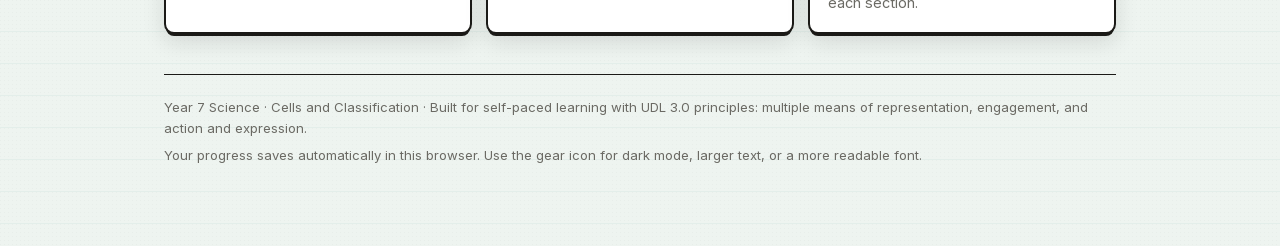
==== commit be545415: "Content audit: fix science errors, interactive bugs and accessibility Full pass over every topic (fa" ====
--- a/cells-classification/index.html
+++ b/cells-classification/index.html
@@ -40,7 +40,7 @@
         if(document.getElementById('__loading') && !window.__mounted){
           var f=document.getElementById('__loadfail'); if(f) f.style.display='flex';
         }
-      },12000);
+      },30000);
     })();
   </script>
 </body>
--- a/shared/kit.css
+++ b/shared/kit.css
@@ -7,12 +7,12 @@
    ============================================================ */
 
 :root {
-  /* Surfaces (warm paper) */
-  --bg:            #ffffff;
-  --bg-2:          #f3ece0;
-  --paper:         #f7f1e3;
-  --card:          #f7f1e3;
-  --border:        #e3d9bf;
+  /* Surfaces (neutral by default; tinted per science branch via [data-branch]) */
+  --bg:            #eef0f3;
+  --bg-2:          #e6e9ef;
+  --paper:         #ffffff;
+  --card:          #ffffff;
+  --border:        #dadfe7;
   --border-strong: #1b1a17;
 
   /* Ink */
@@ -147,6 +147,50 @@
   --font-display: "Atkinson Hyperlegible", "Verdana", system-ui, sans-serif;
 }
 
+/* ============================================================
+   Science-branch palettes (sci-themed-resources schema).
+   `data-branch` on <html> tints the whole topic page; `.branch-*`
+   tints individual topic cards on the neutral hub.
+   Accent applies in light + dark; surface tints apply in light mode only
+   (dark mode keeps its own dark scheme, branch identity via accent).
+   ============================================================ */
+[data-branch="biology"]       { --accent:#2f7d4f; --accent-deep:#1f5a38; --accent-soft:#e2efe6; }
+[data-branch="chemistry"]     { --accent:#1f5aa6; --accent-deep:#163f73; --accent-soft:#dde8f5; }
+[data-branch="physics"]       { --accent:#a8680c; --accent-deep:#7c4e08; --accent-soft:#f6ebd4; }
+[data-branch="earth-space"]   { --accent:#4b46a8; --accent-deep:#322a7a; --accent-soft:#e6e4f5; }
+[data-branch="environmental"] { --accent:#0f766e; --accent-deep:#0a574f; --accent-soft:#d9ebe8; }
+[data-branch="general"]       { --accent:#5d6b7d; --accent-deep:#3c4655; --accent-soft:#e5e9ef; }
+[data-branch="change"]        { --accent:#7a3a9b; --accent-deep:#5d2a78; --accent-soft:#efe7f0;
+  --rainbow:linear-gradient(90deg,#d44d36,#c98a16,#357d40,#2a64a4,#6d3490); }
+
+[data-theme="light"][data-branch="biology"]       { --bg:#eef4f0; --bg-2:#e1ece5; --border:#d8e5dd; }
+[data-theme="light"][data-branch="chemistry"]     { --bg:#eaf0f7; --bg-2:#dde7f3; --border:#d0dcee; }
+[data-theme="light"][data-branch="physics"]       { --bg:#f3f2ee; --bg-2:#ece8df; --border:#e3ded1; }
+[data-theme="light"][data-branch="earth-space"]   { --bg:#eeeef8; --bg-2:#e2e2f2; --border:#d5d5ee; }
+[data-theme="light"][data-branch="environmental"] { --bg:#e8f2f0; --bg-2:#d8e9e5; --border:#cadfd9; }
+[data-theme="light"][data-branch="general"]       { --bg:#eef0f3; --bg-2:#e6e9ef; --border:#dadfe7; }
+[data-theme="light"][data-branch="change"]        { --bg:#f5f2f6; --bg-2:#ece6ee; --border:#e2d8e6; }
+
+/* Hub topic cards: branch accent + a faint branch wash (neutral hub page) */
+.hub-card.branch-biology       { --accent:#2f7d4f; --accent-deep:#1f5a38; --accent-soft:#e2efe6; background:#f2f8f4; }
+.hub-card.branch-chemistry     { --accent:#1f5aa6; --accent-deep:#163f73; --accent-soft:#dde8f5; background:#eef4fb; }
+.hub-card.branch-physics       { --accent:#a8680c; --accent-deep:#7c4e08; --accent-soft:#f6ebd4; background:#faf6ec; }
+.hub-card.branch-earth-space   { --accent:#4b46a8; --accent-deep:#322a7a; --accent-soft:#e6e4f5; background:#f3f2fc; }
+.hub-card.branch-environmental { --accent:#0f766e; --accent-deep:#0a574f; --accent-soft:#d9ebe8; background:#eef6f4; }
+.hub-card.branch-general       { --accent:#5d6b7d; --accent-deep:#3c4655; --accent-soft:#e5e9ef; background:#f4f6f8; }
+.hub-card.branch-change        { --accent:#7a3a9b; --accent-deep:#5d2a78; --accent-soft:#efe7f0; background:#f8f4f9;
+  --rainbow:linear-gradient(90deg,#d44d36,#c98a16,#357d40,#2a64a4,#6d3490); }
+[data-theme="dark"] .hub-card[class*="branch-"] { background: var(--card); }
+
+/* Rainbow accents for Year 8 "Change" (spans energy, reactions, geology) */
+[data-branch="change"] .btn-accent { background: var(--rainbow); }
+[data-branch="change"] .btn-accent:hover { background: var(--rainbow); filter: brightness(0.95); }
+[data-branch="change"] .progressbar > div { background: var(--rainbow) !important; }
+[data-branch="change"] .dp-id { background: var(--rainbow); color: #fff; }
+[data-branch="change"] .topic-head::before { content:""; position:absolute; left:0; right:0; top:0; height:6px; background: var(--rainbow); }
+.hub-card.branch-change .stripe { background: var(--rainbow) !important; }
+.hub-card.branch-change .bar > div { background: var(--rainbow) !important; }
+
 /* ============================================================ Base */
 * { box-sizing: border-box; }
 html, body {
@@ -174,7 +218,9 @@
 .formula sub, sub.f { font-size: 0.7em; }
 img { max-width: 100%; }
 ::selection { background: var(--accent-soft); color: var(--ink); }
-:focus-visible { outline: 2.5px solid var(--accent); outline-offset: 2px; border-radius: 4px; }
+:focus-visible { outline: 2.5px solid var(--accent); outline-offset: 2px; }
+/* the range input sets outline:none (more specific than :focus-visible), so restore a keyboard focus ring */
+input[type="range"]:focus-visible { outline: 2.5px solid var(--accent); outline-offset: 4px; }
 
 /* ============================================================ App shell (topbar layout) */
 .app { min-height: 100vh; display: flex; flex-direction: column; }
@@ -192,8 +238,8 @@
   border-radius: 8px;
   border: 2px solid var(--ink);
   display: flex; align-items: center; justify-content: center;
-  background: #d99e1e;
-  color: var(--ink);
+  background: var(--accent);
+  color: #fff;
   font-family: var(--font-display);
   font-weight: 800;
   flex-shrink: 0;
@@ -202,7 +248,7 @@
 }
 .brand-mark:hover { transform: rotate(-6deg) scale(1.06); }
 .brand-title { font-family: var(--font-display); font-size: 1.12rem; font-weight: 700; line-height: 1.05; }
-.brand-sub { font-family: var(--font-hand); font-size: 0.95rem; color: #ef6b4b; letter-spacing: 0; text-transform: none; }
+.brand-sub { font-family: var(--font-hand); font-size: 0.95rem; color: #c4471c; letter-spacing: 0; text-transform: none; }
 
 .tabs { display: flex; gap: 4px; align-items: center; flex: 1; overflow-x: auto; scrollbar-width: none; }
 .tabs::-webkit-scrollbar { display: none; }
@@ -242,7 +288,8 @@
   border: 2px solid var(--ink);
   border-radius: var(--r-lg);
   box-shadow: var(--shadow-3);
-  padding: 14px; width: 290px;
+  padding: 14px; width: 290px; max-width: calc(100vw - 16px);
+  max-height: calc(100vh - 90px); overflow-y: auto;
   display: flex; flex-direction: column; gap: 12px;
 }
 .settings-row { display: flex; align-items: center; justify-content: space-between; gap: 10px; }
@@ -358,6 +405,20 @@
 .callout.success h4 { color: var(--green-deep); }
 [data-theme="dark"] .callout { background: rgba(255,255,255,0.04); }
 
+/* Dark-mode contrast: the "-deep" accent shades are tuned for light surfaces,
+   so text that uses them on a dark card/callout is lifted to a lighter tint. */
+[data-theme="dark"] .brand-sub { color: #ef6b4b; }
+[data-theme="dark"] .callout h4 { color: var(--ink); }
+[data-theme="dark"] .gloss-entry dt,
+[data-theme="dark"] .dp-body a:not(.btn),
+[data-theme="dark"] .term:hover,
+[data-theme="dark"] .itab.active,
+[data-theme="dark"] .seg-toggle button.on,
+[data-theme="dark"] .ctrl label .val,
+[data-theme="dark"] .stat .stat-val,
+[data-theme="dark"] .tl-year,
+[data-theme="dark"] .tab.active .tab-id { color: color-mix(in srgb, var(--accent) 45%, #ffffff); }
+
 /* ============================================================ Glossary terms */
 .term { border-bottom: 1.5px dashed var(--accent-deep); cursor: help; position: relative; color: inherit;
   /* rendered as a <button> for keyboard + touch access -- reset to inline text */
@@ -435,6 +496,8 @@
 .interactive-label::before { content: ""; width: 6px; height: 6px; border-radius: 50%; background: white; box-shadow: 0 0 0 2px rgba(255,255,255,0.35); }
 .interactive-title { font-family: var(--font-display); font-size: 1.2rem; margin: 6px 0 2px; font-weight: 700; }
 .interactive-sub { font-size: 0.9rem; color: var(--ink-muted); margin-bottom: 14px; }
+.interactive-takeaway { margin-top: 16px; padding: 12px 14px; border-radius: 11px; background: var(--accent-soft); border-left: 4px solid var(--accent-deep); font-size: 0.92rem; }
+.interactive-takeaway strong { color: var(--accent-deep); }
 
 /* Controls */
 .ctrl-row { display: flex; flex-wrap: wrap; gap: 14px; align-items: center; margin: 10px 0; }
@@ -601,6 +664,17 @@
 
 /* ============================================================ Responsive */
 @media (max-width: 760px) {
+  /* topbar: keep brand + 4 icon buttons on one line on phones / small windows */
+  .topbar { padding: 8px 12px; gap: 8px; }
+  .topbar .brand { min-width: 0; flex: 1; }
+  .topbar .brand > div { min-width: 0; }
+  .topbar .brand-title { overflow: hidden; text-overflow: ellipsis; white-space: nowrap; }
+  .topbar .brand-sub { display: none; }
+  .topbar-actions { gap: 6px; flex-shrink: 0; }
+  .settings-pop { position: fixed; top: 60px; right: 8px; left: 8px; width: auto; max-width: none; }
+  /* glossary pop-ups: pin to the bottom of the screen so they never run off an edge */
+  .term-pop { position: fixed; left: 50%; bottom: 14px; top: auto; transform: translateX(-50%); width: min(92vw, 360px); min-width: 0; max-width: none; font-size: 0.9rem; }
+  .term-pop::after { display: none; }
   .tabs { display: none; }
   .mobile-only { display: flex; }
   .grid-2, .grid-3 { grid-template-columns: 1fr; }
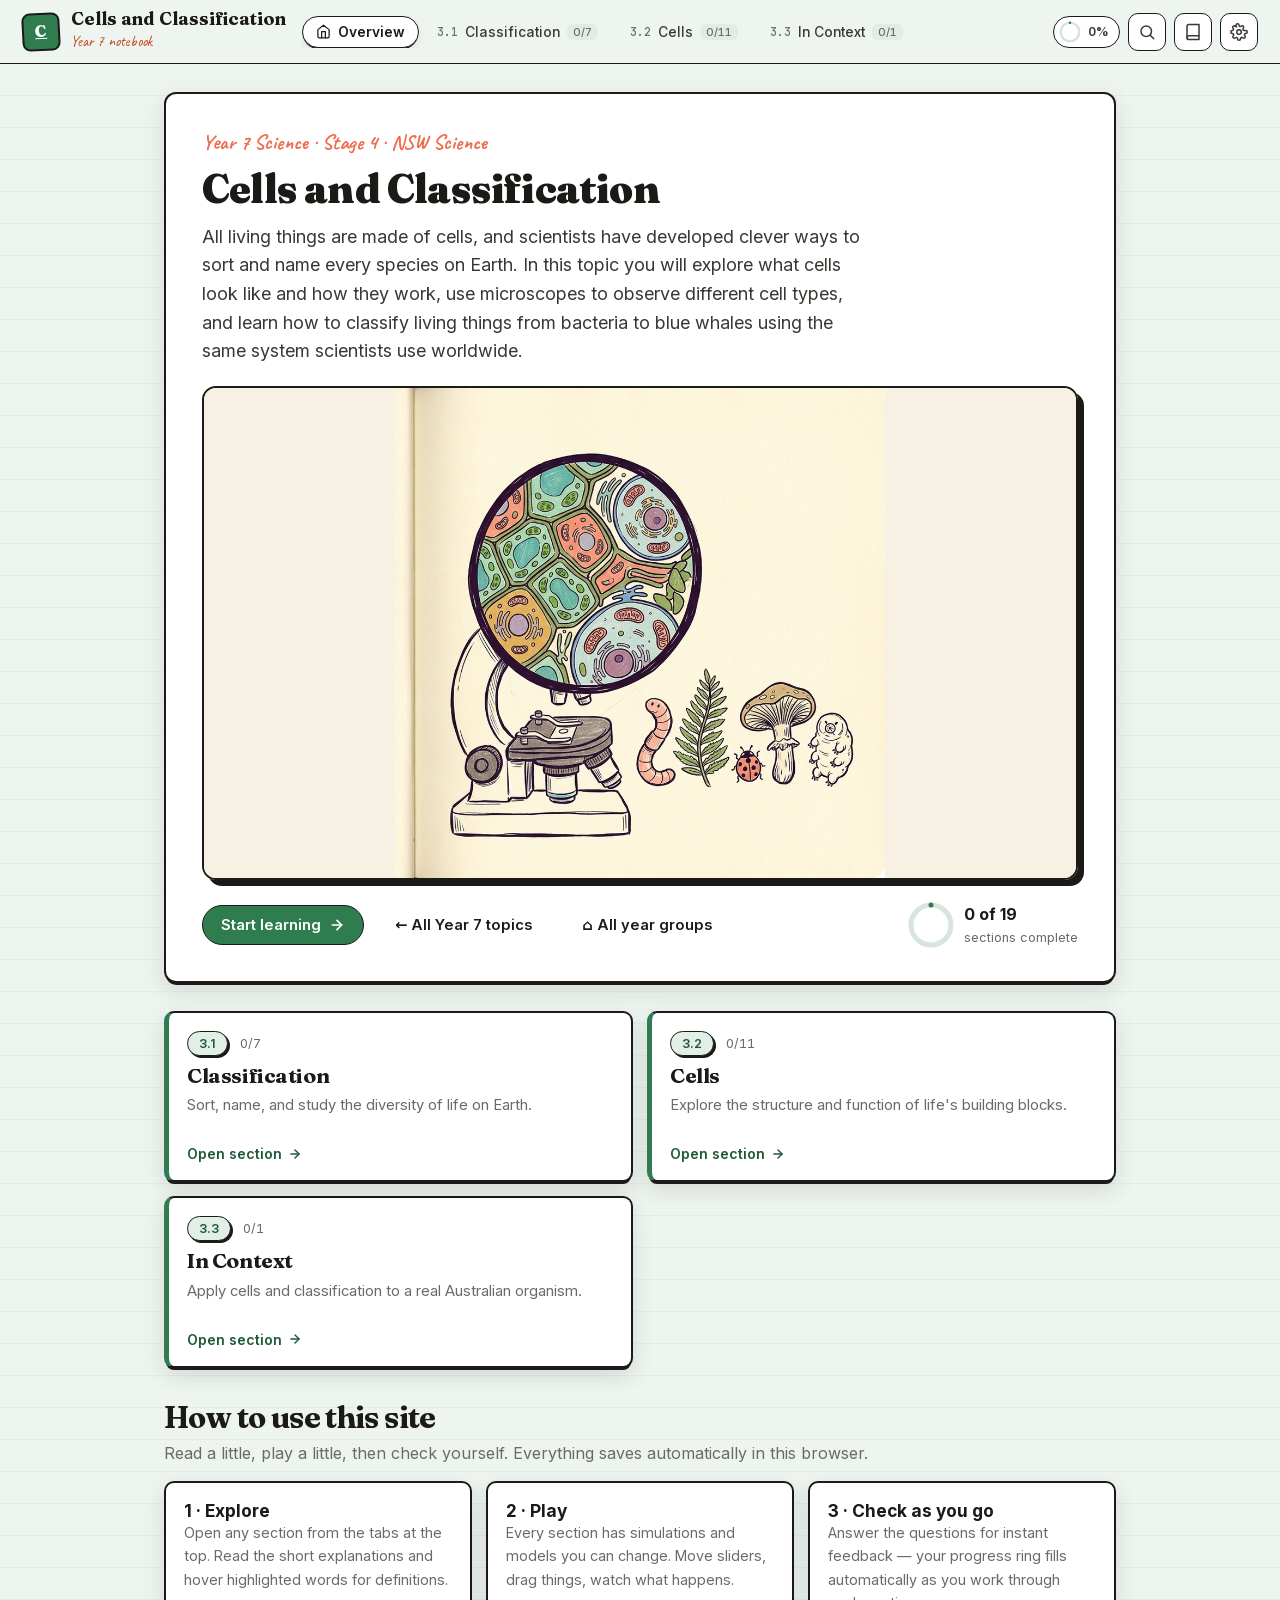
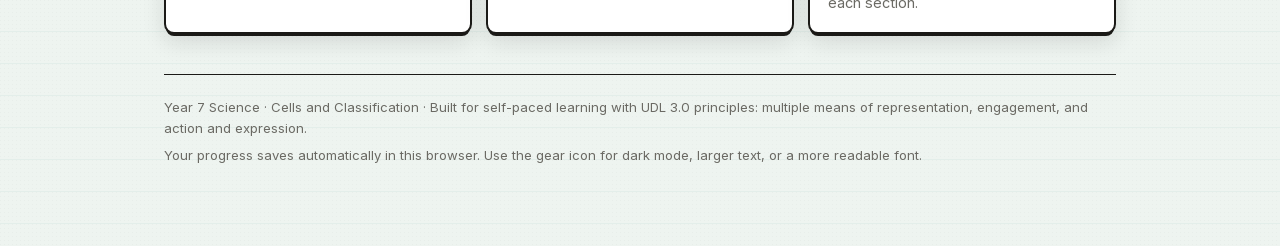
==== commit 72ed5f83: "Deep audit: fix wrong figures and images, science and quiz checks, dark-mode kit fixes Every image c" ====
--- a/cells-classification/index.html
+++ b/cells-classification/index.html
@@ -3,6 +3,7 @@
 <head>
   <meta charset="utf-8"/>
   <meta name="viewport" content="width=device-width, initial-scale=1"/>
+  <link rel="icon" href="data:,"/>
   <title>Cells and Classification · Year 7 Science</title>
   <meta name="description" content="Cells, microscopes and grouping living things."/>
   <link rel="stylesheet" href="../shared/kit.css"/>
@@ -17,9 +18,8 @@
   </div>
   <script src="../shared/vendor/react.production.min.js"></script>
   <script src="../shared/vendor/react-dom.production.min.js"></script>
-  <script src="../shared/vendor/babel.min.js"></script>
-  <script type="text/babel" src="../shared/kit.jsx"></script>
-  <script type="text/babel" src="content.jsx"></script>
+  <script src="../shared/kit.js"></script>
+  <script src="content.js"></script>
   <noscript>
     <div style="position:fixed;inset:0;z-index:99998;display:flex;align-items:center;justify-content:center;text-align:center;padding:24px;background:#f7f1e3;color:#1b1a17;font-family:-apple-system,BlinkMacSystemFont,'Segoe UI',sans-serif;">
       This page needs JavaScript turned on to work. Please enable JavaScript in your browser settings and reload.
--- a/shared/kit.css
+++ b/shared/kit.css
@@ -417,7 +417,19 @@
 [data-theme="dark"] .ctrl label .val,
 [data-theme="dark"] .stat .stat-val,
 [data-theme="dark"] .tl-year,
-[data-theme="dark"] .tab.active .tab-id { color: color-mix(in srgb, var(--accent) 45%, #ffffff); }
+[data-theme="dark"] .tab.active .tab-id,
+[data-theme="dark"] .sec-open,
+[data-theme="dark"] .hub-card .open-row,
+[data-theme="dark"] .hub-hero .hub-meta .m b,
+[data-theme="dark"] .hub-card .hub-card-num,
+[data-theme="dark"] .interactive-takeaway strong { color: color-mix(in srgb, var(--accent) 45%, #ffffff); }
+/* --accent-soft is a light pastel in every theme; boxes that put body text
+   (var(--ink), light in dark mode) on it get a dark accent tint instead. */
+[data-theme="dark"] .interactive-takeaway,
+[data-theme="dark"] .model-answer,
+[data-theme="dark"] .drop-zone.over { background: color-mix(in srgb, var(--accent) 22%, var(--card)); }
+[data-theme="dark"] .hub-hero::before { background: linear-gradient(135deg, color-mix(in srgb, var(--accent) 22%, var(--card)) 0%, transparent 65%); }
+[data-theme="dark"] ::selection { background: color-mix(in srgb, var(--accent) 45%, var(--card)); }
 
 /* ============================================================ Glossary terms */
 .term { border-bottom: 1.5px dashed var(--accent-deep); cursor: help; position: relative; color: inherit;
@@ -475,6 +487,8 @@
 .btn-sm { padding: 6px 13px; font-size: 0.82rem; }
 .btn:disabled { opacity: 0.45; cursor: not-allowed; }
 
+button.card { color: var(--ink); }
+.sec-open { color: var(--accent-deep); }
 .card {
   background: var(--card);
   border: 2px solid var(--ink);
